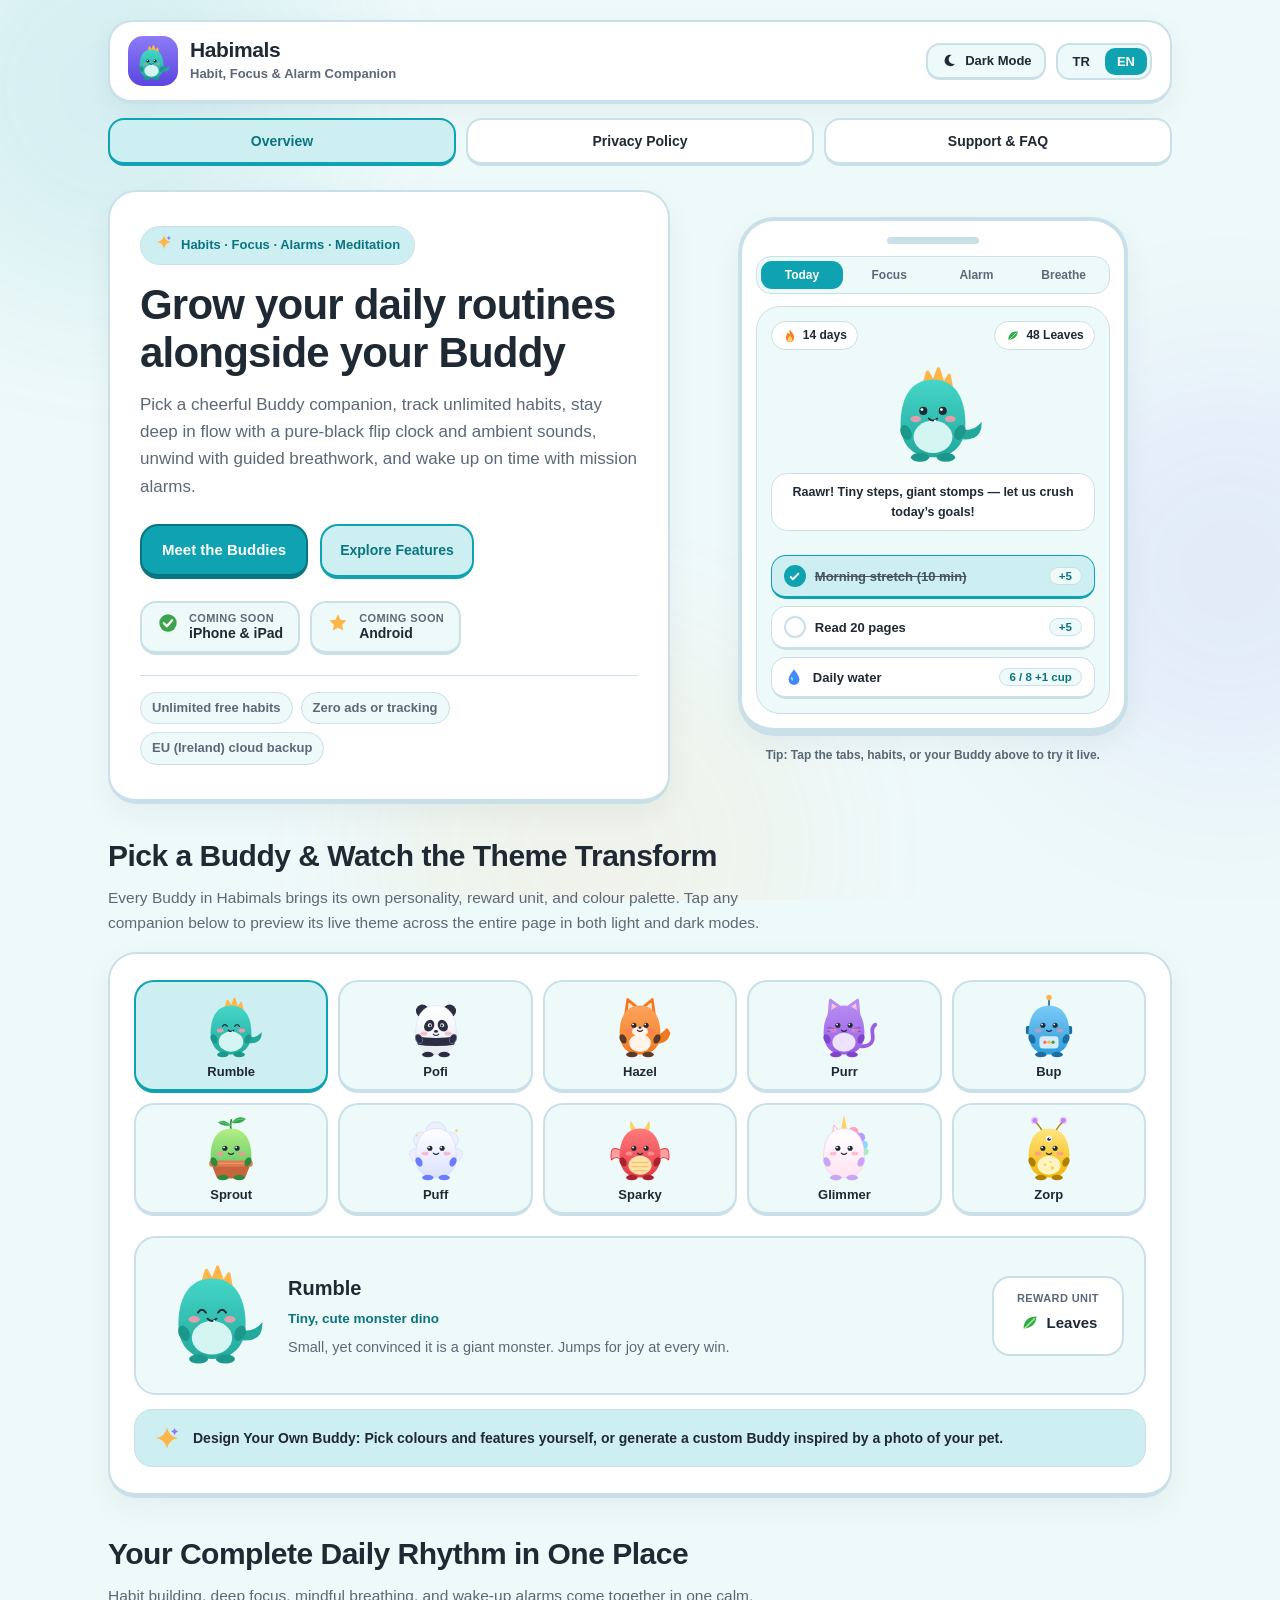
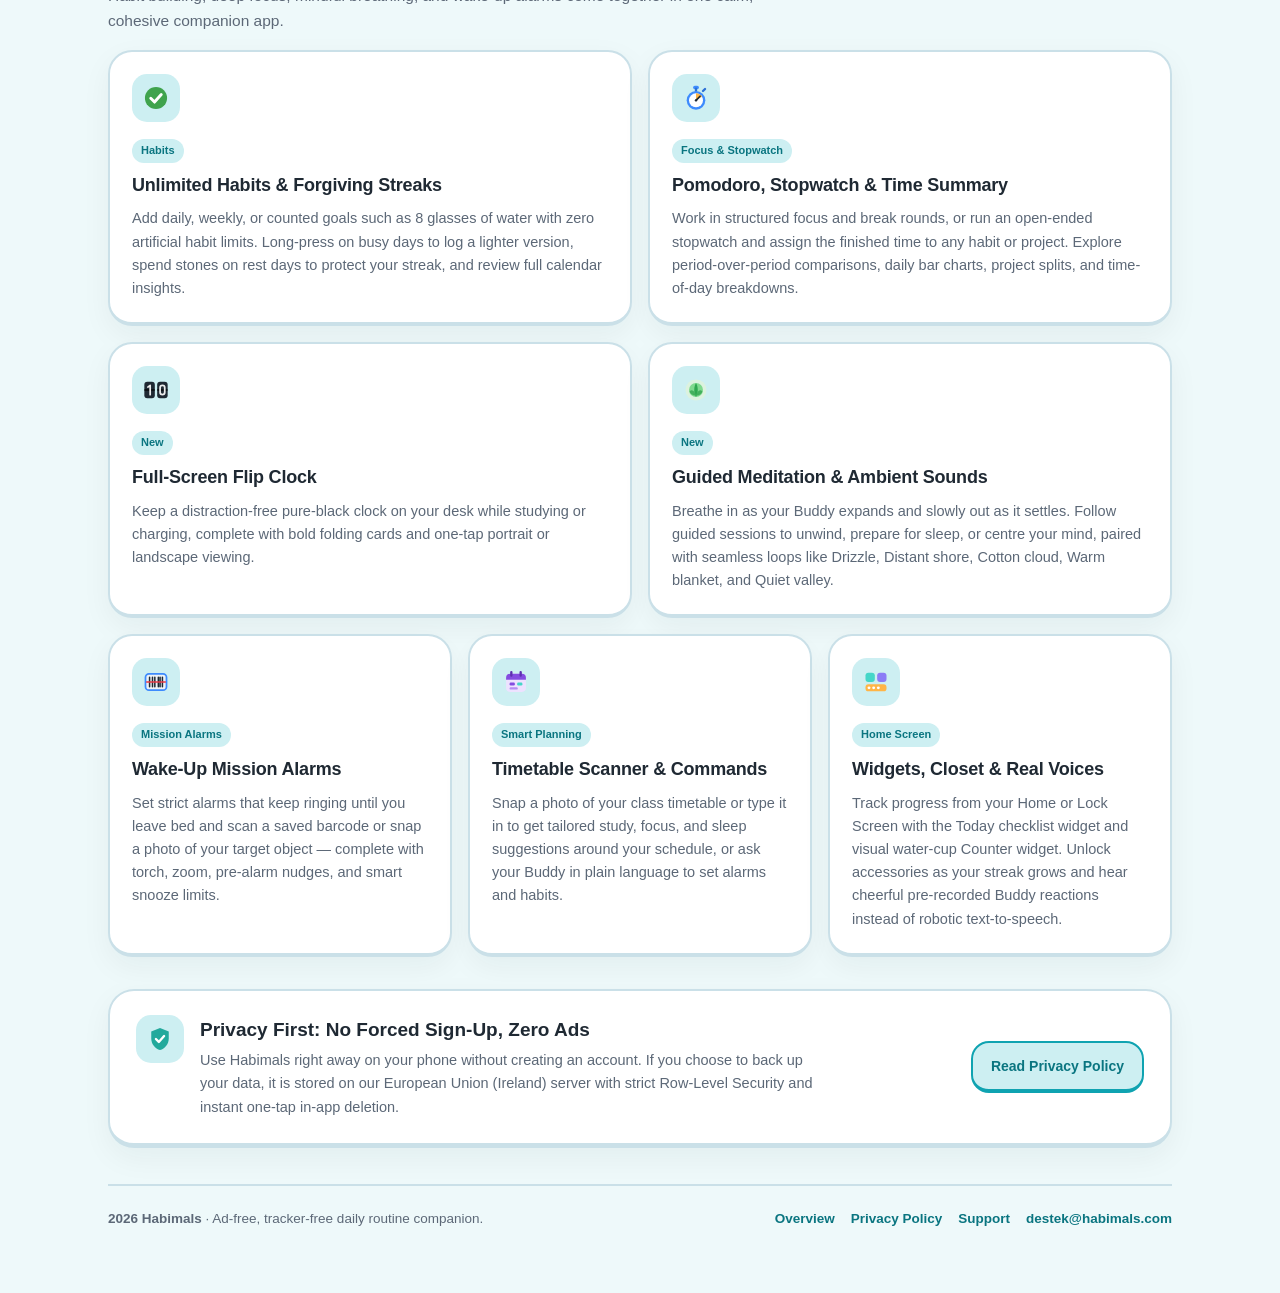
==== index.html @ 404ed42f "Habimals sitesi: tanıtım, gizlilik politikası ve destek sayfaları (TR/EN) Co-Authored-By: Claude Opu" ====
<!DOCTYPE html>
<html lang="tr">
<head>
  <meta charset="UTF-8" />
  <meta http-equiv="Content-Security-Policy" content="default-src 'self'; script-src 'self'; style-src 'self' 'unsafe-inline'; img-src 'self' data:; object-src 'none'; base-uri 'self'; form-action 'none'" />
  <meta name="referrer" content="strict-origin-when-cross-origin" />
  <meta name="viewport" content="width=device-width, initial-scale=1.0" />
  <meta name="color-scheme" content="light dark" />
  <title>Buddy'li Alışkanlık, Odak ve Alarm Uygulaması</title>
  <meta name="description" content="Buddy'li alışkanlık takibi, odak sayacı, kronometre, kartlı saat, meditasyon, görevli alarm ve ders programı." />
  <link rel="icon" type="image/svg+xml" href="favicon.svg" />
  <link rel="stylesheet" href="styles.css" />
</head>
<body
  data-page="index"
  data-title-tr="{app} — Alışkanlık, Odak, Meditasyon ve Alarm Arkadaşın"
  data-title-en="{app} — Habit, Focus, Meditation &amp; Alarm Companion"
  data-desc-tr="{app}: Buddy'li sınırsız alışkanlık takibi, odak sayacı, kronometre, kartlı saat, rehberli meditasyon, ortam sesleri ve görevli alarm."
  data-desc-en="{app}: Unlimited habit tracking with your Buddy, focus timer, stopwatch, flip clock, guided meditation, ambient sounds, and mission alarms."
>
  <div class="wrap">
    <header id="site-header" class="site-header"></header>
    <nav id="site-nav" class="site-nav"></nav>

    <section class="hero-grid">
      <div class="hero-card">
        <div data-lang="tr">
          <span class="eyebrow-pill">
            <span data-icon="sparkle" data-size="18"></span>
            <span>Alışkanlık &middot; Odak &middot; Alarm &middot; Meditasyon</span>
          </span>
          <h1>Günlük rutinlerini Buddy'nle birlikte büyüt</h1>
          <p class="hero-lead">
            Sana eşlik eden sevimli bir Buddy seç, sınırsız alışkanlık ekle, kartlı saat ve ortam sesleriyle odaklan,
            nefes egzersizleriyle dinlen ve sabahları görevli alarmlarla zamanında uyan.
          </p>
          <div class="cta-row">
            <a class="btn-3d" href="#buddies">Buddy'leri Keşfet</a>
            <a class="btn-3d-secondary" href="#features">Tüm Özellikler</a>
          </div>
          <div class="store-badges">
            <div class="store-pill">
              <span data-icon="check" data-size="22"></span>
              <div class="store-pill-label">
                <span class="store-pill-small">Yakında</span>
                <span class="store-pill-big">iPhone ve iPad</span>
              </div>
            </div>
            <div class="store-pill">
              <span data-icon="star" data-size="22"></span>
              <div class="store-pill-label">
                <span class="store-pill-small">Yakında</span>
                <span class="store-pill-big">Android</span>
              </div>
            </div>
          </div>
          <div class="trust-row">
            <span class="trust-chip">Sınırsız ücretsiz alışkanlık</span>
            <span class="trust-chip">Reklam ve izleme yok</span>
            <span class="trust-chip">AB (İrlanda) bulut yedeği</span>
          </div>
        </div>

        <div data-lang="en">
          <span class="eyebrow-pill">
            <span data-icon="sparkle" data-size="18"></span>
            <span>Habits &middot; Focus &middot; Alarms &middot; Meditation</span>
          </span>
          <h1>Grow your daily routines alongside your Buddy</h1>
          <p class="hero-lead">
            Pick a cheerful Buddy companion, track unlimited habits, stay deep in flow with a pure-black flip clock and ambient sounds,
            unwind with guided breathwork, and wake up on time with mission alarms.
          </p>
          <div class="cta-row">
            <a class="btn-3d" href="#buddies">Meet the Buddies</a>
            <a class="btn-3d-secondary" href="#features">Explore Features</a>
          </div>
          <div class="store-badges">
            <div class="store-pill">
              <span data-icon="check" data-size="22"></span>
              <div class="store-pill-label">
                <span class="store-pill-small">Coming soon</span>
                <span class="store-pill-big">iPhone &amp; iPad</span>
              </div>
            </div>
            <div class="store-pill">
              <span data-icon="star" data-size="22"></span>
              <div class="store-pill-label">
                <span class="store-pill-small">Coming soon</span>
                <span class="store-pill-big">Android</span>
              </div>
            </div>
          </div>
          <div class="trust-row">
            <span class="trust-chip">Unlimited free habits</span>
            <span class="trust-chip">Zero ads or tracking</span>
            <span class="trust-chip">EU (Ireland) cloud backup</span>
          </div>
        </div>
      </div>

      <div id="phone-mockup" class="mockup-stage"></div>
    </section>

    <section id="buddies" class="section-block">
      <div class="section-head" data-lang="tr">
        <h2>Buddy'ni Seç, Sitenin Teması Değişsin</h2>
        <p>
          <span data-app></span> içindeki her Buddy'nin kendine özgü bir kişiliği, ödül birimi ve renk paleti vardır.
          Aşağıdaki karakterlerden birine dokunarak hem açık hem koyu moddaki temasını hemen deneyebilirsin.
        </p>
      </div>
      <div class="section-head" data-lang="en">
        <h2>Pick a Buddy &amp; Watch the Theme Transform</h2>
        <p>
          Every Buddy in <span data-app></span> brings its own personality, reward unit, and colour palette.
          Tap any companion below to preview its live theme across the entire page in both light and dark modes.
        </p>
      </div>

      <div id="buddy-showcase" class="buddy-showcase-card"></div>
    </section>

    <section id="features" class="section-block">
      <div class="section-head" data-lang="tr">
        <h2>Tek Uygulamada Eksiksiz Günlük Düzen</h2>
        <p>
          Alışkanlık takibi, odaklanma, nefes molası ve sabah alarmı birbirinden kopuk uygulamalar yerine tek bir sade deneyimde buluşur.
        </p>
      </div>
      <div class="section-head" data-lang="en">
        <h2>Your Complete Daily Rhythm in One Place</h2>
        <p>
          Habit building, deep focus, mindful breathing, and wake-up alarms come together in one calm, cohesive companion app.
        </p>
      </div>

      <div class="bento-grid" data-lang="tr">
        <article class="feature-card">
          <div class="feature-icon-box" data-icon="check" data-size="28"></div>
          <span class="feature-tag">Alışkanlıklar</span>
          <h3>Sınırsız Alışkanlık ve Esnek Seri</h3>
          <p>
            Günlük, haftalık veya "günde 8 bardak su" gibi sayılı hedefleri hiçbir sayı sınırı olmadan ekle.
            Yoğun günlerde alışkanlığa uzun basıp kısa versiyonunu tamamla, taşlarınla serini koruyan izin günü kullan ve takvimden geçmişini izle.
          </p>
        </article>

        <article class="feature-card">
          <div class="feature-icon-box" data-icon="timer" data-size="28"></div>
          <span class="feature-tag">Odak ve Kronometre</span>
          <h3>Pomodoro, Kronometre ve Zaman Özeti</h3>
          <p>
            Çalışma ve mola turlarıyla odaklan ya da kronometreyi başlatıp bitirdiğinde süreyi doğrudan bir projeye veya alışkanlığa kaydet.
            Günlük sütun grafikler, önceki dönem karşılaştırması ve saatlik dağılımla zamanını nereye ayırdığını net gör.
          </p>
        </article>

        <article class="feature-card">
          <div class="feature-icon-box" data-icon="flipclock" data-size="28"></div>
          <span class="feature-tag">Yeni</span>
          <h3>Büyük Kartlı Saat (Flip Clock)</h3>
          <p>
            Telefonun masada veya şarjdayken dikkat dağıtmayan tam siyah ekranda dev katlanan rakamlarla kalan ya da geçen süreyi takip et.
            Tek dokunuşla yatay veya dikey görünüme geçer.
          </p>
        </article>

        <article class="feature-card">
          <div class="feature-icon-box" data-icon="meditation" data-size="28"></div>
          <span class="feature-tag">Yeni</span>
          <h3>Rehberli Meditasyon ve Ortam Sesleri</h3>
          <p>
            Buddy büyürken nefes al, küçülürken yavaşça ver. Sakinleşme, uykuya hazırlık ve odak öncesi rehberli seansları dinle;
            Çiseleme, Uzak sahil, Pamuk bulut, Sıcak battaniye ve Sakin vadi sesleriyle dış gürültüyü geride bırak.
          </p>
        </article>

        <article class="feature-card span-4">
          <div class="feature-icon-box" data-icon="barcode" data-size="28"></div>
          <span class="feature-tag">Görevli Alarm</span>
          <h3>Kesin Uyandıran Alarm</h3>
          <p>
            Yataktan kalkıp kaydettiğin barkodu okutmadan ya da hedef nesnenin fotoğrafını çekmeden susmayan alarmlar kur.
            Karanlık odalar için fener, küçük barkodlar için yakınlaştırma ve nazik ön uyarı desteği içerir.
          </p>
        </article>

        <article class="feature-card span-4">
          <div class="feature-icon-box" data-icon="schedule" data-size="28"></div>
          <span class="feature-tag">Akıllı Planlama</span>
          <h3>Ders Programı ve Komutlar</h3>
          <p>
            Ders programının fotoğrafını çek ya da metin olarak gir; boş saatlerine uygun çalışma ve uyku önerileri hazırlansın.
            Buddy ile sohbet ederek doğal cümlelerle hızlıca alarm veya alışkanlık ekle.
          </p>
        </article>

        <article class="feature-card span-4">
          <div class="feature-icon-box" data-icon="widget" data-size="28"></div>
          <span class="feature-tag">Ana Ekran</span>
          <h3>Canlı Widget'lar ve Özgün Ses</h3>
          <p>
            "Bugün" noktalı ilerleme widget'ı ve bardakları dolan "Sayaç" widget'ı ile hedeflerini uygulamayı açmadan gör.
            Robotik telefon okuma sesi yerine her Buddy'nin neşeli kayıtlı tepkilerini dinle ve seri uzadıkça dolaptan yeni aksesuarlar aç.
          </p>
        </article>
      </div>

      <div class="bento-grid" data-lang="en">
        <article class="feature-card">
          <div class="feature-icon-box" data-icon="check" data-size="28"></div>
          <span class="feature-tag">Habits</span>
          <h3>Unlimited Habits &amp; Forgiving Streaks</h3>
          <p>
            Add daily, weekly, or counted goals such as 8 glasses of water with zero artificial habit limits.
            Long-press on busy days to log a lighter version, spend stones on rest days to protect your streak, and review full calendar insights.
          </p>
        </article>

        <article class="feature-card">
          <div class="feature-icon-box" data-icon="timer" data-size="28"></div>
          <span class="feature-tag">Focus &amp; Stopwatch</span>
          <h3>Pomodoro, Stopwatch &amp; Time Summary</h3>
          <p>
            Work in structured focus and break rounds, or run an open-ended stopwatch and assign the finished time to any habit or project.
            Explore period-over-period comparisons, daily bar charts, project splits, and time-of-day breakdowns.
          </p>
        </article>

        <article class="feature-card">
          <div class="feature-icon-box" data-icon="flipclock" data-size="28"></div>
          <span class="feature-tag">New</span>
          <h3>Full-Screen Flip Clock</h3>
          <p>
            Keep a distraction-free pure-black clock on your desk while studying or charging, complete with bold folding cards
            and one-tap portrait or landscape viewing.
          </p>
        </article>

        <article class="feature-card">
          <div class="feature-icon-box" data-icon="meditation" data-size="28"></div>
          <span class="feature-tag">New</span>
          <h3>Guided Meditation &amp; Ambient Sounds</h3>
          <p>
            Breathe in as your Buddy expands and slowly out as it settles. Follow guided sessions to unwind, prepare for sleep, or centre your mind,
            paired with seamless loops like Drizzle, Distant shore, Cotton cloud, Warm blanket, and Quiet valley.
          </p>
        </article>

        <article class="feature-card span-4">
          <div class="feature-icon-box" data-icon="barcode" data-size="28"></div>
          <span class="feature-tag">Mission Alarms</span>
          <h3>Wake-Up Mission Alarms</h3>
          <p>
            Set strict alarms that keep ringing until you leave bed and scan a saved barcode or snap a photo of your target object —
            complete with torch, zoom, pre-alarm nudges, and smart snooze limits.
          </p>
        </article>

        <article class="feature-card span-4">
          <div class="feature-icon-box" data-icon="schedule" data-size="28"></div>
          <span class="feature-tag">Smart Planning</span>
          <h3>Timetable Scanner &amp; Commands</h3>
          <p>
            Snap a photo of your class timetable or type it in to get tailored study, focus, and sleep suggestions around your schedule,
            or ask your Buddy in plain language to set alarms and habits.
          </p>
        </article>

        <article class="feature-card span-4">
          <div class="feature-icon-box" data-icon="widget" data-size="28"></div>
          <span class="feature-tag">Home Screen</span>
          <h3>Widgets, Closet &amp; Real Voices</h3>
          <p>
            Track progress from your Home or Lock Screen with the Today checklist widget and visual water-cup Counter widget.
            Unlock accessories as your streak grows and hear cheerful pre-recorded Buddy reactions instead of robotic text-to-speech.
          </p>
        </article>
      </div>
    </section>

    <section class="privacy-strip">
      <div class="privacy-strip-left">
        <div class="feature-icon-box" data-icon="shield" data-size="28" style="margin-bottom:0;flex-shrink:0;"></div>
        <div data-lang="tr">
          <h3>Önce Gizlilik: Hesap Zorunluluğu ve Reklam Yok</h3>
          <p>
            <span data-app></span> uygulamasını kayıt olmadan doğrudan telefonunda kullanabilirsin. İsteğe bağlı hesap açtığında verilerin
            Avrupa Birliği (İrlanda) sunucusunda yalnızca senin erişebileceğin şekilde şifreli saklanır ve dilediğin an uygulama içinden tek dokunuşla silinebilir.
          </p>
        </div>
        <div data-lang="en">
          <h3>Privacy First: No Forced Sign-Up, Zero Ads</h3>
          <p>
            Use <span data-app></span> right away on your phone without creating an account. If you choose to back up your data,
            it is stored on our European Union (Ireland) server with strict Row-Level Security and instant one-tap in-app deletion.
          </p>
        </div>
      </div>
      <div>
        <a class="btn-3d-secondary" href="privacy.html">
          <span data-lang="tr">Gizlilik Politikasını Oku</span>
          <span data-lang="en">Read Privacy Policy</span>
        </a>
      </div>
    </section>

    <footer id="site-footer" class="site-footer"></footer>
  </div>

  <script src="config.js"></script>
  <script src="art.js"></script>
  <script src="site.js"></script>
</body>
</html>
---- styles.css ----
/*
 * Ortak Stil Dosyası (styles.css)
 *
 * Renkler CSS değişkenleriyle yönetilir; seçilen Buddy'ye ve Açık/Koyu moda göre
 * site.js tarafından anında güncellenir. Dış font ya da hazır kütüphane kullanılmaz.
 */

:root {
  --primary: #0FA3B1;
  --primary-dark: #0A7580;
  --primary-shadow: #0A7580;
  --bg: #EEF9FA;
  --surface: #FFFFFF;
  --surface-elevated: #FFFFFF;
  --soft: #CDEFF2;
  --border: #DCE6EE;
  --muted-bg: #EEF1F5;
  --text: #1F2933;
  --muted: #5C6877;
  --danger-bg: #FFF1F0;
  --danger-border: #F8C9C6;
  --danger-text: #B3261E;
  --card-shadow: 0 10px 30px rgba(20, 32, 48, 0.05);
}

html[data-theme="dark"] {
  --primary: #0FA3B1;
  --primary-dark: #8BE0E8;
  --primary-shadow: #095C64;
  --bg: #0E1519;
  --surface: #172027;
  --surface-elevated: #1E2831;
  --soft: #17383E;
  --border: #2B3945;
  --muted-bg: #222C36;
  --text: #E9EDF1;
  --muted: #9AA5B1;
  --danger-bg: #2C1A1D;
  --danger-border: #5C2B30;
  --danger-text: #FFB4AB;
  --card-shadow: 0 14px 36px rgba(0, 0, 0, 0.32);
}

* {
  box-sizing: border-box;
}

html {
  scroll-behavior: smooth;
}

html:not(.theme-ready) *,
html:not(.theme-ready) body {
  transition: none !important;
}

body {
  margin: 0;
  font-family: -apple-system, BlinkMacSystemFont, "Segoe UI", Roboto, Helvetica, Arial, sans-serif;
  background: var(--bg);
  color: var(--text);
  line-height: 1.6;
  -webkit-font-smoothing: antialiased;
  transition: background-color 0.25s ease, color 0.2s ease;
}

a {
  color: var(--primary-dark);
}

button {
  font-family: inherit;
}

.wrap {
  max-width: 1100px;
  margin: 0 auto;
  padding: 20px 18px 64px;
}

.wrap-narrow {
  max-width: 840px;
}

/* Dil görünürlüğü */
[data-lang] {
  display: none !important;
}
html[lang="tr"] [data-lang="tr"] {
  display: block !important;
}
html[lang="en"] [data-lang="en"] {
  display: block !important;
}
html[lang="tr"] .bento-grid[data-lang="tr"],
html[lang="en"] .bento-grid[data-lang="en"] {
  display: grid !important;
}
html[lang="tr"] span[data-lang="tr"],
html[lang="en"] span[data-lang="en"] {
  display: inline !important;
}

/* Üst Çubuk ve Gezinme */
.site-header {
  display: flex;
  flex-wrap: wrap;
  align-items: center;
  justify-content: space-between;
  gap: 14px;
  background: var(--surface);
  border: 2px solid var(--border);
  border-bottom-width: 4px;
  border-radius: 24px;
  padding: 14px 18px;
  margin-bottom: 14px;
  box-shadow: var(--card-shadow);
  transition: background-color 0.25s ease, border-color 0.25s ease;
}

.brand {
  display: flex;
  align-items: center;
  gap: 12px;
  text-decoration: none;
  color: inherit;
}

.brand-logo-wrap svg {
  width: 50px;
  height: 50px;
  border-radius: 15px;
  display: block;
  flex-shrink: 0;
}

.brand-title {
  font-size: 21px;
  font-weight: 900;
  letter-spacing: -0.4px;
  margin: 0;
  line-height: 1.15;
}

.brand-sub {
  font-size: 13px;
  color: var(--muted);
  margin: 2px 0 0;
  font-weight: 600;
}

.header-controls {
  display: flex;
  align-items: center;
  gap: 10px;
  flex-wrap: wrap;
}

.icon-toggle {
  display: inline-flex;
  align-items: center;
  justify-content: center;
  gap: 7px;
  background: var(--bg);
  color: var(--text);
  border: 2px solid var(--border);
  border-bottom-width: 3px;
  border-radius: 14px;
  padding: 7px 12px;
  font-size: 13px;
  font-weight: 800;
  cursor: pointer;
  transition: transform 0.1s ease, border-color 0.2s ease, background-color 0.2s ease;
}

.icon-toggle:hover {
  border-color: var(--primary);
}

.icon-toggle:active {
  transform: translateY(1px);
}

.lang-switch {
  display: inline-flex;
  background: var(--bg);
  border: 2px solid var(--border);
  border-radius: 14px;
  padding: 3px;
  gap: 3px;
}

.lang-btn {
  border: none;
  background: transparent;
  color: var(--text);
  font-weight: 800;
  font-size: 13px;
  padding: 6px 12px;
  border-radius: 10px;
  cursor: pointer;
  transition: background-color 0.2s ease, color 0.2s ease;
}

.lang-btn.active {
  background: var(--primary);
  color: #FFFFFF;
}

.site-nav {
  display: flex;
  gap: 10px;
  margin-bottom: 24px;
  flex-wrap: wrap;
}

.nav-link {
  flex: 1;
  min-width: 130px;
  text-align: center;
  text-decoration: none;
  background: var(--surface);
  color: var(--text);
  border: 2px solid var(--border);
  border-bottom-width: 4px;
  border-radius: 16px;
  padding: 10px 14px;
  font-weight: 800;
  font-size: 14px;
  transition: border-color 0.2s ease, color 0.2s ease, transform 0.1s ease, background-color 0.2s ease;
}

.nav-link:hover {
  border-color: var(--primary);
  color: var(--primary-dark);
}

.nav-link.active {
  background: var(--soft);
  border-color: var(--primary);
  color: var(--primary-dark);
}

/* Karşılama (Hero) Alanı */
.hero-grid {
  display: grid;
  grid-template-columns: 1.08fr 0.92fr;
  gap: 24px;
  align-items: center;
  margin-bottom: 28px;
}

.hero-card {
  background: var(--surface);
  border: 2px solid var(--border);
  border-bottom-width: 5px;
  border-radius: 28px;
  padding: 34px 30px;
  box-shadow: var(--card-shadow);
  transition: background-color 0.25s ease, border-color 0.25s ease;
}

.eyebrow-pill {
  display: inline-flex;
  align-items: center;
  gap: 8px;
  background: var(--soft);
  color: var(--primary-dark);
  border: 1.5px solid var(--border);
  padding: 6px 14px;
  border-radius: 999px;
  font-size: 13px;
  font-weight: 800;
  margin-bottom: 16px;
}

.hero-card h1 {
  font-size: clamp(28px, 4vw, 42px);
  font-weight: 900;
  line-height: 1.14;
  letter-spacing: -0.8px;
  margin: 0 0 14px;
}

.hero-lead {
  font-size: 17px;
  color: var(--muted);
  margin: 0 0 24px;
  max-width: 540px;
}

.cta-row {
  display: flex;
  flex-wrap: wrap;
  gap: 12px;
  margin-bottom: 22px;
}

.btn-3d {
  display: inline-flex;
  align-items: center;
  justify-content: center;
  gap: 9px;
  background: var(--primary);
  color: #FFFFFF;
  border: 2px solid var(--primary-shadow);
  border-bottom-width: 5px;
  border-radius: 18px;
  padding: 12px 20px;
  font-size: 15px;
  font-weight: 800;
  text-decoration: none;
  cursor: pointer;
  transition: transform 0.1s ease, filter 0.15s ease;
}

.btn-3d:hover {
  filter: brightness(1.05);
}

.btn-3d:active {
  transform: translateY(2px);
  border-bottom-width: 3px;
}

.btn-3d-secondary {
  display: inline-flex;
  align-items: center;
  justify-content: center;
  gap: 8px;
  background: var(--soft);
  color: var(--primary-dark);
  border: 2px solid var(--primary);
  border-bottom-width: 4px;
  border-radius: 18px;
  padding: 12px 18px;
  font-size: 14px;
  font-weight: 800;
  text-decoration: none;
  cursor: pointer;
}

.store-badges {
  display: flex;
  flex-wrap: wrap;
  gap: 10px;
  margin-bottom: 20px;
}

.store-pill {
  display: inline-flex;
  align-items: center;
  gap: 10px;
  background: var(--bg);
  border: 2px solid var(--border);
  border-bottom-width: 4px;
  border-radius: 16px;
  padding: 9px 15px;
}

.store-pill-label {
  display: flex;
  flex-direction: column;
  line-height: 1.2;
}

.store-pill-small {
  font-size: 11px;
  font-weight: 700;
  color: var(--muted);
  text-transform: uppercase;
  letter-spacing: 0.4px;
}

.store-pill-big {
  font-size: 14px;
  font-weight: 800;
  color: var(--text);
}

.trust-row {
  display: flex;
  flex-wrap: wrap;
  gap: 8px;
  padding-top: 16px;
  border-top: 1.5px solid var(--border);
}

.trust-chip {
  display: inline-flex;
  align-items: center;
  gap: 6px;
  font-size: 13px;
  font-weight: 700;
  color: var(--muted);
  background: var(--bg);
  padding: 5px 11px;
  border-radius: 999px;
  border: 1px solid var(--border);
}

/* Canlı Telefon Önizlemesi */
.mockup-stage {
  display: flex;
  flex-direction: column;
  align-items: center;
}

.phone-frame {
  width: 100%;
  max-width: 390px;
  background: var(--surface);
  border: 4px solid var(--border);
  border-bottom-width: 8px;
  border-radius: 36px;
  padding: 14px;
  box-shadow: var(--card-shadow);
  position: relative;
  transition: background-color 0.25s ease, border-color 0.25s ease;
}

.phone-notch {
  width: 92px;
  height: 7px;
  background: var(--border);
  border-radius: 999px;
  margin: 2px auto 12px;
}

.screen-tabs {
  display: grid;
  grid-template-columns: repeat(4, 1fr);
  gap: 5px;
  background: var(--bg);
  padding: 4px;
  border-radius: 15px;
  border: 1.5px solid var(--border);
  margin-bottom: 12px;
}

.screen-tab {
  border: none;
  background: transparent;
  color: var(--muted);
  font-size: 12px;
  font-weight: 800;
  padding: 7px 4px;
  border-radius: 11px;
  cursor: pointer;
  transition: background-color 0.18s ease, color 0.18s ease;
  white-space: nowrap;
  overflow: hidden;
  text-overflow: ellipsis;
}

.screen-tab.active {
  background: var(--primary);
  color: #FFFFFF;
}

.phone-screen-body {
  background: var(--bg);
  border: 1.5px solid var(--border);
  border-radius: 24px;
  padding: 14px;
  min-height: 408px;
  display: flex;
  flex-direction: column;
  justify-content: space-between;
  transition: background-color 0.25s ease, border-color 0.25s ease;
}

.phone-screen-body.flip-dark {
  background: #000000;
  border-color: #24272E;
  color: #ECECEC;
}

.mock-top-pills {
  display: flex;
  align-items: center;
  justify-content: space-between;
  gap: 6px;
  margin-bottom: 8px;
}

.mock-pill {
  display: inline-flex;
  align-items: center;
  gap: 5px;
  background: var(--surface);
  border: 1.5px solid var(--border);
  border-radius: 999px;
  padding: 4px 10px;
  font-size: 12px;
  font-weight: 800;
}

.mock-buddy-area {
  display: flex;
  flex-direction: column;
  align-items: center;
  text-align: center;
  margin: 4px 0 10px;
  position: relative;
}

.mock-pet-btn {
  border: none;
  background: transparent;
  padding: 0;
  cursor: pointer;
  position: relative;
  transition: transform 0.18s cubic-bezier(0.34, 1.56, 0.64, 1);
}

.mock-pet-btn:hover {
  transform: scale(1.05);
}

.mock-pet-btn:active {
  transform: scale(0.95);
}

.heart-burst {
  position: absolute;
  top: 2px;
  right: -6px;
  pointer-events: none;
  animation: floatHeart 0.85s ease-out forwards;
}

@keyframes floatHeart {
  0% { opacity: 0; transform: translateY(8px) scale(0.6); }
  30% { opacity: 1; transform: translateY(-4px) scale(1.1); }
  100% { opacity: 0; transform: translateY(-24px) scale(0.9); }
}

.speech-bubble {
  background: var(--surface);
  border: 1.5px solid var(--border);
  border-radius: 16px;
  padding: 8px 12px;
  font-size: 12.5px;
  font-weight: 700;
  color: var(--text);
  margin-top: 4px;
  max-width: 100%;
}

.mock-habit-list {
  display: flex;
  flex-direction: column;
  gap: 7px;
}

.mock-habit-row {
  display: flex;
  align-items: center;
  justify-content: space-between;
  gap: 10px;
  background: var(--surface);
  border: 1.5px solid var(--border);
  border-bottom-width: 3px;
  border-radius: 15px;
  padding: 9px 12px;
  cursor: pointer;
  text-align: left;
  width: 100%;
  color: var(--text);
  transition: border-color 0.15s ease, transform 0.1s ease;
}

.mock-habit-row:hover {
  border-color: var(--primary);
}

.mock-habit-row.done {
  background: var(--soft);
  border-color: var(--primary);
}

.mock-habit-left {
  display: flex;
  align-items: center;
  gap: 9px;
  font-size: 13px;
  font-weight: 800;
}

.mock-habit-row.done .mock-habit-title {
  text-decoration: line-through;
  opacity: 0.78;
}

.mock-check-circle {
  width: 22px;
  height: 22px;
  border-radius: 999px;
  border: 2.5px solid var(--border);
  display: inline-flex;
  align-items: center;
  justify-content: center;
  flex-shrink: 0;
}

.mock-habit-row.done .mock-check-circle {
  background: var(--primary);
  border-color: var(--primary);
}

.mock-water-pill {
  font-size: 11.5px;
  font-weight: 800;
  background: var(--bg);
  color: var(--primary-dark);
  border: 1.5px solid var(--border);
  border-radius: 999px;
  padding: 2px 9px;
}

.mock-hint-caption {
  font-size: 12px;
  color: var(--muted);
  font-weight: 600;
  text-align: center;
  margin-top: 10px;
}

/* Odak ve FlipClock Ekranı */
.flip-toggle-bar {
  display: flex;
  justify-content: space-between;
  align-items: center;
  gap: 8px;
  margin-bottom: 10px;
}

.mini-seg {
  display: inline-flex;
  background: var(--surface);
  border: 1.5px solid var(--border);
  border-radius: 11px;
  padding: 2px;
  gap: 2px;
}

.phone-screen-body.flip-dark .mini-seg {
  background: #16181D;
  border-color: #2B2E36;
}

.mini-seg-btn {
  border: none;
  background: transparent;
  color: var(--muted);
  font-size: 11.5px;
  font-weight: 800;
  padding: 5px 9px;
  border-radius: 8px;
  cursor: pointer;
}

.mini-seg-btn.active {
  background: var(--primary);
  color: #FFFFFF;
}

.flip-clock-stage {
  display: flex;
  flex-direction: column;
  align-items: center;
  justify-content: center;
  gap: 14px;
  padding: 16px 6px;
  flex: 1;
}

.flip-tag-label {
  font-size: 11px;
  font-weight: 800;
  letter-spacing: 2.2px;
  text-transform: uppercase;
  color: #8A8F98;
}

.flip-cards-pair {
  display: flex;
  gap: 12px;
  align-items: center;
}

.flip-card-box {
  width: 112px;
  height: 98px;
  background: #1C1D21;
  border-radius: 14px;
  position: relative;
  display: flex;
  align-items: center;
  justify-content: center;
  font-size: 56px;
  font-weight: 900;
  color: #ECECEC;
  font-variant-numeric: tabular-nums;
  box-shadow: 0 8px 20px rgba(0, 0, 0, 0.45);
}

.flip-card-box::after {
  content: "";
  position: absolute;
  left: 0;
  right: 0;
  top: 50%;
  height: 2px;
  background: #000000;
}

.focus-summary-card {
  background: var(--surface);
  border: 1.5px solid var(--border);
  border-radius: 16px;
  padding: 12px;
}

.bar-chart {
  display: grid;
  grid-template-columns: repeat(7, 1fr);
  gap: 6px;
  align-items: end;
  height: 68px;
  margin: 10px 0 6px;
}

.bar-col {
  display: flex;
  flex-direction: column;
  align-items: center;
  gap: 4px;
  height: 100%;
  justify-content: flex-end;
}

.bar-fill {
  width: 100%;
  border-radius: 6px;
  background: var(--primary);
  min-height: 6px;
}

.bar-day {
  font-size: 10px;
  font-weight: 700;
  color: var(--muted);
}

.ambient-chips {
  display: flex;
  flex-wrap: wrap;
  gap: 5px;
  margin-top: 8px;
}

.ambient-chip {
  border: 1.5px solid var(--border);
  background: var(--surface);
  color: var(--text);
  border-radius: 999px;
  padding: 4px 10px;
  font-size: 11px;
  font-weight: 800;
  cursor: pointer;
}

.ambient-chip.active {
  background: var(--soft);
  border-color: var(--primary);
  color: var(--primary-dark);
}

/* Görevli Alarm Ekranı */
.alarm-ring-box {
  background: var(--surface);
  border: 2px solid var(--border);
  border-radius: 20px;
  padding: 16px;
  text-align: center;
}

.alarm-time-big {
  font-size: 40px;
  font-weight: 900;
  letter-spacing: -1px;
  line-height: 1.05;
  margin: 4px 0;
  font-variant-numeric: tabular-nums;
}

.scanner-viewport {
  background: #141820;
  border-radius: 16px;
  padding: 14px;
  margin: 12px 0;
  color: #E9EDF1;
  position: relative;
  overflow: hidden;
}

.barcode-bars {
  display: flex;
  justify-content: center;
  gap: 4px;
  height: 44px;
  align-items: stretch;
  margin-bottom: 6px;
}

.barcode-bars span {
  background: #FFFFFF;
  border-radius: 1px;
}

.scan-laser {
  height: 2.5px;
  background: #FF4D4D;
  box-shadow: 0 0 8px #FF4D4D;
  width: 82%;
  margin: -24px auto 22px;
  animation: scanMove 1.8s ease-in-out infinite alternate;
}

@keyframes scanMove {
  0% { transform: translateY(-12px); }
  100% { transform: translateY(12px); }
}

/* Meditasyon ve Widget Ekranı */
.breathe-orb {
  width: 118px;
  height: 118px;
  border-radius: 999px;
  background: var(--soft);
  border: 2px solid var(--primary);
  display: flex;
  align-items: center;
  justify-content: center;
  margin: 6px auto 8px;
  animation: breatheOrb 6s ease-in-out infinite;
}

@keyframes breatheOrb {
  0%, 100% { transform: scale(0.9); }
  50% { transform: scale(1.08); }
}

.widget-preview-grid {
  display: grid;
  grid-template-columns: 1fr 1fr;
  gap: 8px;
  margin-top: 8px;
}

.mini-widget-card {
  background: var(--surface);
  border: 1.5px solid var(--border);
  border-radius: 18px;
  padding: 11px;
}

.widget-dots {
  display: flex;
  gap: 4px;
  margin: 6px 0;
}

.widget-dot {
  width: 8px;
  height: 8px;
  border-radius: 999px;
  background: var(--muted-bg);
}

.widget-dot.filled {
  background: var(--primary);
}

.water-cups {
  display: grid;
  grid-template-columns: repeat(4, 1fr);
  gap: 4px;
  margin-top: 6px;
}

.water-cup {
  height: 18px;
  border-radius: 4px 4px 6px 6px;
  border: 1.5px solid var(--border);
  background: var(--muted-bg);
  position: relative;
  overflow: hidden;
}

.water-cup.full {
  border-color: #2D9CDB;
  background: linear-gradient(to top, #3D8BFD 78%, transparent 78%);
}

/* Bölüm Başlıkları */
.section-block {
  margin-bottom: 32px;
}

.section-head {
  margin-bottom: 16px;
}

.section-head h2 {
  font-size: clamp(22px, 3vw, 30px);
  font-weight: 900;
  letter-spacing: -0.5px;
  margin: 0 0 6px;
}

.section-head p {
  font-size: 15.5px;
  color: var(--muted);
  margin: 0;
  max-width: 680px;
}

/* Etkileşimli Buddy Vitrini */
.buddy-showcase-card {
  background: var(--surface);
  border: 2px solid var(--border);
  border-bottom-width: 5px;
  border-radius: 28px;
  padding: 26px 24px;
  box-shadow: var(--card-shadow);
  transition: background-color 0.25s ease, border-color 0.25s ease;
}

.buddy-roster {
  display: grid;
  grid-template-columns: repeat(5, 1fr);
  gap: 10px;
  margin-bottom: 20px;
}

.buddy-tile {
  background: var(--bg);
  border: 2px solid var(--border);
  border-bottom-width: 4px;
  border-radius: 20px;
  padding: 10px 8px;
  display: flex;
  flex-direction: column;
  align-items: center;
  gap: 4px;
  cursor: pointer;
  color: var(--text);
  position: relative;
  transition: transform 0.12s ease, border-color 0.2s ease, background-color 0.2s ease;
}

.buddy-tile:hover {
  border-color: var(--primary);
  transform: translateY(-2px);
}

.buddy-tile.active {
  background: var(--soft);
  border-color: var(--primary);
}

.buddy-tile-name {
  font-size: 13px;
  font-weight: 800;
}

.buddy-lock-badge {
  position: absolute;
  top: 6px;
  right: 6px;
  display: inline-flex;
}

.buddy-spotlight {
  display: grid;
  grid-template-columns: auto 1fr auto;
  gap: 20px;
  align-items: center;
  background: var(--bg);
  border: 2px solid var(--border);
  border-radius: 22px;
  padding: 18px 20px;
}

.buddy-spotlight-info h3 {
  font-size: 20px;
  font-weight: 900;
  margin: 0 0 4px;
}

.buddy-spotlight-kind {
  font-size: 13.5px;
  font-weight: 700;
  color: var(--primary-dark);
  margin: 0 0 6px;
}

.buddy-spotlight-desc {
  font-size: 14.5px;
  color: var(--muted);
  margin: 0;
}

.buddy-currency-box {
  background: var(--surface);
  border: 2px solid var(--border);
  border-radius: 18px;
  padding: 12px 16px;
  text-align: center;
  min-width: 132px;
}

.buddy-currency-label {
  font-size: 11px;
  font-weight: 800;
  color: var(--muted);
  text-transform: uppercase;
  letter-spacing: 0.4px;
  display: block;
}

.buddy-currency-val {
  display: inline-flex;
  align-items: center;
  gap: 6px;
  font-size: 15px;
  font-weight: 900;
  margin-top: 4px;
}

.custom-buddy-banner {
  margin-top: 14px;
  display: flex;
  align-items: center;
  justify-content: space-between;
  flex-wrap: wrap;
  gap: 12px;
  background: var(--soft);
  border: 1.5px solid var(--border);
  border-radius: 18px;
  padding: 14px 18px;
}

.custom-buddy-banner-left {
  display: flex;
  align-items: center;
  gap: 12px;
}

.custom-buddy-banner p {
  margin: 0;
  font-size: 14px;
  font-weight: 700;
}

/* Özellik Kartları (Bento Grid) */
.bento-grid {
  display: grid;
  grid-template-columns: repeat(12, 1fr);
  gap: 16px;
}

.feature-card {
  grid-column: span 6;
  background: var(--surface);
  border: 2px solid var(--border);
  border-bottom-width: 4px;
  border-radius: 24px;
  padding: 22px;
  box-shadow: var(--card-shadow);
  transition: background-color 0.25s ease, border-color 0.25s ease, transform 0.15s ease;
}

.feature-card.span-4 {
  grid-column: span 4;
}

.feature-card:hover {
  border-color: var(--primary);
}

.feature-icon-box {
  width: 48px;
  height: 48px;
  border-radius: 15px;
  background: var(--soft);
  display: flex;
  align-items: center;
  justify-content: center;
  margin-bottom: 14px;
}

.feature-tag {
  display: inline-block;
  font-size: 11px;
  font-weight: 800;
  color: var(--primary-dark);
  background: var(--soft);
  padding: 3px 9px;
  border-radius: 999px;
  margin-bottom: 8px;
}

.feature-card h3 {
  font-size: 18px;
  font-weight: 800;
  margin: 0 0 8px;
  letter-spacing: -0.2px;
}

.feature-card p {
  font-size: 14.5px;
  color: var(--muted);
  margin: 0;
}

/* Gizlilik Güvencesi Şeridi */
.privacy-strip {
  background: var(--surface);
  border: 2px solid var(--border);
  border-bottom-width: 5px;
  border-radius: 26px;
  padding: 24px 26px;
  display: flex;
  align-items: center;
  justify-content: space-between;
  flex-wrap: wrap;
  gap: 18px;
  box-shadow: var(--card-shadow);
}

.privacy-strip-left {
  display: flex;
  align-items: flex-start;
  gap: 16px;
  max-width: 680px;
}

.privacy-strip h3 {
  font-size: 19px;
  font-weight: 900;
  margin: 0 0 4px;
}

.privacy-strip p {
  font-size: 14.5px;
  color: var(--muted);
  margin: 0;
}

/* Gizlilik ve Destek Sayfası Kartları */
.doc-card {
  background: var(--surface);
  border: 2px solid var(--border);
  border-bottom-width: 5px;
  border-radius: 26px;
  padding: 28px 26px;
  margin-bottom: 20px;
  box-shadow: var(--card-shadow);
}

.doc-pill {
  display: inline-block;
  background: var(--soft);
  color: var(--primary-dark);
  font-size: 12px;
  font-weight: 800;
  padding: 5px 12px;
  border-radius: 999px;
  margin-bottom: 12px;
}

.doc-card h1 {
  font-size: clamp(24px, 3.2vw, 30px);
  font-weight: 900;
  margin: 0 0 12px;
  letter-spacing: -0.4px;
}

.doc-card h2 {
  font-size: 17px;
  font-weight: 800;
  margin: 24px 0 8px;
  color: var(--primary-dark);
}

.doc-card p {
  margin: 0 0 12px;
}

.doc-card ul {
  margin: 0 0 14px;
  padding-left: 20px;
}

.doc-card li {
  margin-bottom: 9px;
}

.danger-box {
  background: var(--danger-bg);
  border: 1.5px solid var(--danger-border);
  color: var(--danger-text);
  border-radius: 18px;
  padding: 16px 18px;
  margin-top: 10px;
  font-size: 14.5px;
  font-weight: 600;
}

.contact-box {
  background: var(--soft);
  border: 1.5px solid var(--border);
  border-radius: 18px;
  padding: 16px 18px;
  margin: 14px 0 18px;
  font-size: 15px;
  display: flex;
  align-items: center;
  gap: 12px;
  flex-wrap: wrap;
}

.contact-box a {
  color: var(--primary-dark);
  font-weight: 800;
}

/* Destek SSS Akordeonları */
.faq-list {
  display: flex;
  flex-direction: column;
  gap: 10px;
  margin-top: 16px;
}

.faq-details {
  background: var(--bg);
  border: 2px solid var(--border);
  border-radius: 18px;
  padding: 14px 18px;
  transition: border-color 0.2s ease;
}

.faq-details[open] {
  border-color: var(--primary);
}

.faq-details summary {
  font-size: 16px;
  font-weight: 800;
  cursor: pointer;
  list-style: none;
  display: flex;
  align-items: center;
  justify-content: space-between;
  gap: 12px;
  color: var(--text);
}

.faq-details summary::-webkit-details-marker {
  display: none;
}

.faq-indicator {
  width: 26px;
  height: 26px;
  border-radius: 999px;
  background: var(--soft);
  color: var(--primary-dark);
  display: inline-flex;
  align-items: center;
  justify-content: center;
  font-weight: 900;
  font-size: 16px;
  flex-shrink: 0;
  transition: transform 0.2s ease;
}

.faq-details[open] .faq-indicator {
  transform: rotate(45deg);
}

.faq-details p {
  margin: 10px 0 0;
  color: var(--muted);
  font-size: 14.5px;
}

/* Alt Bilgi */
.site-footer {
  margin-top: 36px;
  padding-top: 22px;
  border-top: 2px solid var(--border);
  display: flex;
  flex-wrap: wrap;
  align-items: center;
  justify-content: space-between;
  gap: 12px;
  font-size: 13.5px;
  color: var(--muted);
}

.footer-links {
  display: flex;
  flex-wrap: wrap;
  gap: 16px;
}

.footer-links a {
  color: var(--primary-dark);
  text-decoration: none;
  font-weight: 800;
}

.footer-links a:hover {
  text-decoration: underline;
}

/* Mobil ve Tablet Uyumluluğu */
@media (max-width: 920px) {
  .hero-grid {
    grid-template-columns: 1fr;
  }
  .buddy-roster {
    grid-template-columns: repeat(5, 1fr);
  }
  .feature-card,
  .feature-card.span-4 {
    grid-column: span 6;
  }
}

@media (max-width: 640px) {
  .wrap {
    padding: 14px 12px 48px;
  }
  .hero-card,
  .buddy-showcase-card,
  .doc-card {
    padding: 22px 18px;
  }
  .buddy-roster {
    grid-template-columns: repeat(2, 1fr);
  }
  .buddy-spotlight {
    grid-template-columns: 1fr;
    text-align: center;
    justify-items: center;
  }
  .feature-card,
  .feature-card.span-4 {
    grid-column: span 12;
  }
  .site-footer {
    flex-direction: column;
    text-align: center;
  }
}

/* ---------- Hareket ---------- */

/* Arka planda yavaşça süzülen renk lekeleri */
.motion-blobs {
  position: fixed;
  inset: 0;
  z-index: -1;
  overflow: hidden;
  pointer-events: none;
}

.motion-blobs span {
  position: absolute;
  width: 420px;
  height: 420px;
  border-radius: 50%;
  background: var(--primary);
  opacity: 0.10;
  filter: blur(80px);
  animation: blobDrift 22s ease-in-out infinite alternate;
}

.motion-blobs span:nth-child(1) { top: -120px; left: -100px; }
.motion-blobs span:nth-child(2) { top: 40%; right: -160px; background: #8B7CF6; animation-duration: 28s; animation-delay: -6s; }
.motion-blobs span:nth-child(3) { bottom: -160px; left: 30%; background: #FFB547; opacity: 0.08; animation-duration: 25s; animation-delay: -12s; }

@keyframes blobDrift {
  from { transform: translate(0, 0) scale(1); }
  to { transform: translate(80px, 60px) scale(1.15); }
}

/* Açılışta hero kartı aşağıdan gelir */
.hero-card {
  animation: riseIn 0.7s cubic-bezier(0.22, 1, 0.36, 1) both;
}

.mockup-stage {
  animation: riseIn 0.8s 0.15s cubic-bezier(0.22, 1, 0.36, 1) both;
}

@keyframes riseIn {
  from { opacity: 0; transform: translateY(28px); }
  to { opacity: 1; transform: none; }
}

/* Telefon hafifçe süzülür */
.phone-frame {
  animation: phoneFloat 6s ease-in-out infinite;
}

@keyframes phoneFloat {
  0%, 100% { transform: translateY(0) rotate(-0.6deg); }
  50% { transform: translateY(-10px) rotate(0.6deg); }
}

/* Buddy nefes alır ve ara sıra zıplar */
.mock-pet-btn svg {
  transform-origin: 50% 90%;
  animation: buddyIdle 4.5s ease-in-out infinite;
}

@keyframes buddyIdle {
  0%, 100% { transform: scale(1, 1); }
  40% { transform: scale(1.03, 0.97); }
  70% { transform: translateY(0) scale(1, 1); }
  76% { transform: translateY(-10px) scale(0.97, 1.04); }
  82% { transform: translateY(0) scale(1.04, 0.96); }
  88% { transform: scale(1, 1); }
}

.speech-bubble {
  animation: bubblePop 0.5s 0.4s cubic-bezier(0.34, 1.56, 0.64, 1) both;
}

@keyframes bubblePop {
  from { opacity: 0; transform: scale(0.85) translateY(6px); }
  to { opacity: 1; transform: none; }
}

/* Özellik kartları: üzerine gelince kalkar, simge sallanır */
.feature-card:hover {
  transform: translateY(-6px);
}

.feature-card:hover .feature-icon-box {
  animation: iconWiggle 0.6s ease;
}

@keyframes iconWiggle {
  0%, 100% { transform: rotate(0); }
  25% { transform: rotate(-10deg) scale(1.08); }
  50% { transform: rotate(8deg) scale(1.08); }
  75% { transform: rotate(-4deg); }
}

.buddy-tile:hover svg {
  animation: buddyHop 0.5s ease;
}

@keyframes buddyHop {
  0%, 100% { transform: translateY(0); }
  40% { transform: translateY(-8px); }
}

/* Kaydırınca beliren bölümler (site.js .reveal ekler) */
.reveal {
  opacity: 0;
  transform: translateY(32px);
  transition: opacity 0.7s ease, transform 0.7s cubic-bezier(0.22, 1, 0.36, 1);
  transition-delay: var(--reveal-delay, 0s);
}

.reveal.is-visible {
  opacity: 1;
  transform: none;
}

.feature-card.reveal.is-visible:hover {
  transform: translateY(-6px);
  transition-delay: 0s;
}

/* Hareket azaltmayı seçenlere sabit site */
@media (prefers-reduced-motion: reduce) {
  *, *::before, *::after {
    animation: none !important;
    transition-duration: 0.01ms !important;
  }
  .reveal { opacity: 1; transform: none; }
  .motion-blobs { display: none; }
}
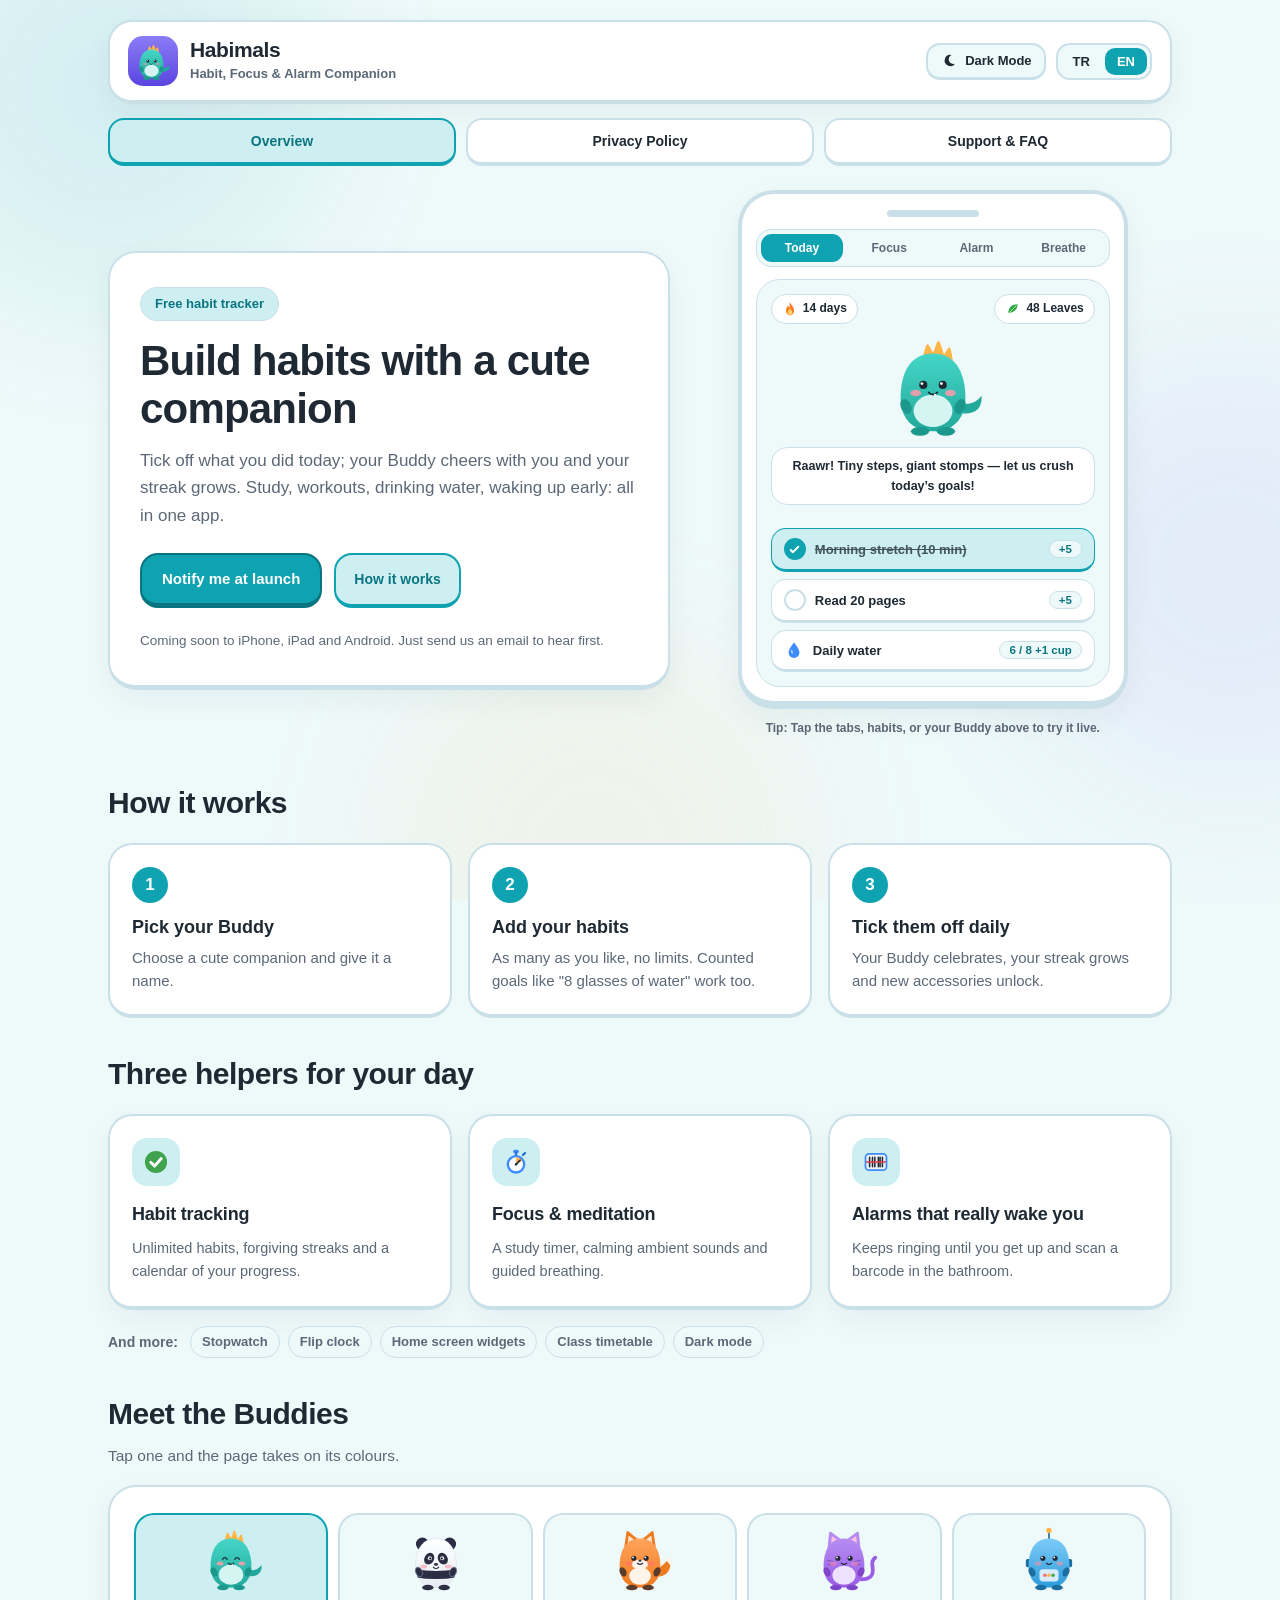
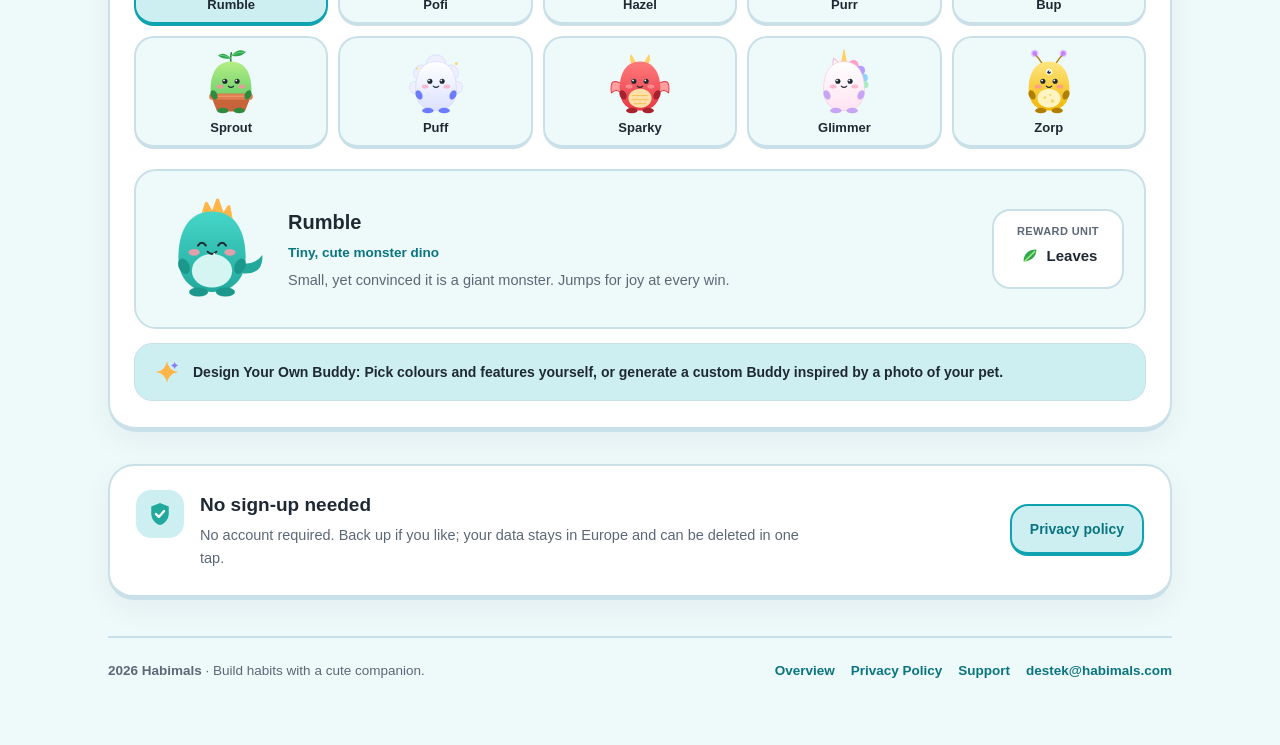
==== commit 6d27db87: "Ana sayfa sadeleştirildi: tek cümle başlık, 3 adım, 3 özellik, Çıkınca haber ver; taş simgesi krista" ====
--- a/index.html
+++ b/index.html
@@ -6,302 +6,162 @@
   <meta name="referrer" content="strict-origin-when-cross-origin" />
   <meta name="viewport" content="width=device-width, initial-scale=1.0" />
   <meta name="color-scheme" content="light dark" />
-  <title>Buddy'li Alışkanlık, Odak ve Alarm Uygulaması</title>
-  <meta name="description" content="Buddy'li alışkanlık takibi, odak sayacı, kronometre, kartlı saat, meditasyon, görevli alarm ve ders programı." />
+  <title>Habimals — Sevimli bir dostla alışkanlık takibi</title>
+  <meta name="description" content="Habimals ücretsiz bir alışkanlık uygulaması: her gün yaptıklarını işaretle, Buddy'n seninle sevinsin, serin uzasın." />
   <link rel="icon" type="image/svg+xml" href="favicon.svg" />
   <link rel="stylesheet" href="styles.css" />
 </head>
 <body
   data-page="index"
-  data-title-tr="{app} — Alışkanlık, Odak, Meditasyon ve Alarm Arkadaşın"
-  data-title-en="{app} — Habit, Focus, Meditation &amp; Alarm Companion"
-  data-desc-tr="{app}: Buddy'li sınırsız alışkanlık takibi, odak sayacı, kronometre, kartlı saat, rehberli meditasyon, ortam sesleri ve görevli alarm."
-  data-desc-en="{app}: Unlimited habit tracking with your Buddy, focus timer, stopwatch, flip clock, guided meditation, ambient sounds, and mission alarms."
+  data-title-tr="{app} — Sevimli bir dostla alışkanlık takibi"
+  data-title-en="{app} — Build habits with a cute companion"
+  data-desc-tr="{app} ücretsiz bir alışkanlık uygulaması: her gün yaptıklarını işaretle, Buddy'n seninle sevinsin, serin uzasın."
+  data-desc-en="{app} is a free habit app: tick off what you did today, your Buddy cheers with you and your streak grows."
 >
   <div class="wrap">
     <header id="site-header" class="site-header"></header>
     <nav id="site-nav" class="site-nav"></nav>
 
+    <!-- 1) İlk 5 saniye: bu ne, kime, ne yapayım? -->
     <section class="hero-grid">
       <div class="hero-card">
         <div data-lang="tr">
-          <span class="eyebrow-pill">
-            <span data-icon="sparkle" data-size="18"></span>
-            <span>Alışkanlık &middot; Odak &middot; Alarm &middot; Meditasyon</span>
-          </span>
-          <h1>Günlük rutinlerini Buddy'nle birlikte büyüt</h1>
+          <span class="eyebrow-pill">Ücretsiz alışkanlık uygulaması</span>
+          <h1>Alışkanlıklarını sevimli bir dostla takip et</h1>
           <p class="hero-lead">
-            Sana eşlik eden sevimli bir Buddy seç, sınırsız alışkanlık ekle, kartlı saat ve ortam sesleriyle odaklan,
-            nefes egzersizleriyle dinlen ve sabahları görevli alarmlarla zamanında uyan.
+            Her gün yaptıklarını işaretle; Buddy'n seninle sevinsin, serin uzasın.
+            Ders, spor, su içmek, erken kalkmak: hepsi tek uygulamada.
           </p>
           <div class="cta-row">
-            <a class="btn-3d" href="#buddies">Buddy'leri Keşfet</a>
-            <a class="btn-3d-secondary" href="#features">Tüm Özellikler</a>
+            <a class="btn-3d" data-notify data-subject="Habimals çıkınca bana haber ver" href="support.html">Çıkınca haber ver</a>
+            <a class="btn-3d-secondary" href="#how">Nasıl çalışır?</a>
           </div>
-          <div class="store-badges">
-            <div class="store-pill">
-              <span data-icon="check" data-size="22"></span>
-              <div class="store-pill-label">
-                <span class="store-pill-small">Yakında</span>
-                <span class="store-pill-big">iPhone ve iPad</span>
-              </div>
-            </div>
-            <div class="store-pill">
-              <span data-icon="star" data-size="22"></span>
-              <div class="store-pill-label">
-                <span class="store-pill-small">Yakında</span>
-                <span class="store-pill-big">Android</span>
-              </div>
-            </div>
-          </div>
-          <div class="trust-row">
-            <span class="trust-chip">Sınırsız ücretsiz alışkanlık</span>
-            <span class="trust-chip">Reklam ve izleme yok</span>
-            <span class="trust-chip">AB (İrlanda) bulut yedeği</span>
-          </div>
+          <p class="hero-note">Yakında iPhone, iPad ve Android'de. Haber almak için bize bir e-posta göndermen yeterli.</p>
         </div>
 
         <div data-lang="en">
-          <span class="eyebrow-pill">
-            <span data-icon="sparkle" data-size="18"></span>
-            <span>Habits &middot; Focus &middot; Alarms &middot; Meditation</span>
-          </span>
-          <h1>Grow your daily routines alongside your Buddy</h1>
+          <span class="eyebrow-pill">Free habit tracker</span>
+          <h1>Build habits with a cute companion</h1>
           <p class="hero-lead">
-            Pick a cheerful Buddy companion, track unlimited habits, stay deep in flow with a pure-black flip clock and ambient sounds,
-            unwind with guided breathwork, and wake up on time with mission alarms.
+            Tick off what you did today; your Buddy cheers with you and your streak grows.
+            Study, workouts, drinking water, waking up early: all in one app.
           </p>
           <div class="cta-row">
-            <a class="btn-3d" href="#buddies">Meet the Buddies</a>
-            <a class="btn-3d-secondary" href="#features">Explore Features</a>
+            <a class="btn-3d" data-notify data-subject="Tell me when Habimals launches" href="support.html">Notify me at launch</a>
+            <a class="btn-3d-secondary" href="#how">How it works</a>
           </div>
-          <div class="store-badges">
-            <div class="store-pill">
-              <span data-icon="check" data-size="22"></span>
-              <div class="store-pill-label">
-                <span class="store-pill-small">Coming soon</span>
-                <span class="store-pill-big">iPhone &amp; iPad</span>
-              </div>
-            </div>
-            <div class="store-pill">
-              <span data-icon="star" data-size="22"></span>
-              <div class="store-pill-label">
-                <span class="store-pill-small">Coming soon</span>
-                <span class="store-pill-big">Android</span>
-              </div>
-            </div>
-          </div>
-          <div class="trust-row">
-            <span class="trust-chip">Unlimited free habits</span>
-            <span class="trust-chip">Zero ads or tracking</span>
-            <span class="trust-chip">EU (Ireland) cloud backup</span>
-          </div>
+          <p class="hero-note">Coming soon to iPhone, iPad and Android. Just send us an email to hear first.</p>
         </div>
       </div>
 
       <div id="phone-mockup" class="mockup-stage"></div>
     </section>
 
+    <!-- 2) Nasıl çalışır: 3 adım -->
+    <section id="how" class="section-block">
+      <div class="section-head" data-lang="tr"><h2>Nasıl çalışır?</h2></div>
+      <div class="section-head" data-lang="en"><h2>How it works</h2></div>
+
+      <div class="steps" data-lang="tr">
+        <div class="step"><span class="step-num">1</span><h3>Buddy'ni seç</h3><p>Sana eşlik edecek sevimli bir karakter seç ve ona bir isim ver.</p></div>
+        <div class="step"><span class="step-num">2</span><h3>Alışkanlıklarını ekle</h3><p>Ne kadar istersen ekle; sınır yok. "Günde 8 bardak su" gibi sayılı hedefler de olur.</p></div>
+        <div class="step"><span class="step-num">3</span><h3>Her gün işaretle</h3><p>Yaptıkça Buddy'n sevinir, serin uzar, yeni aksesuarlar açılır.</p></div>
+      </div>
+      <div class="steps" data-lang="en">
+        <div class="step"><span class="step-num">1</span><h3>Pick your Buddy</h3><p>Choose a cute companion and give it a name.</p></div>
+        <div class="step"><span class="step-num">2</span><h3>Add your habits</h3><p>As many as you like, no limits. Counted goals like "8 glasses of water" work too.</p></div>
+        <div class="step"><span class="step-num">3</span><h3>Tick them off daily</h3><p>Your Buddy celebrates, your streak grows and new accessories unlock.</p></div>
+      </div>
+    </section>
+
+    <!-- 3) Yalnızca 3 ana özellik -->
+    <section id="features" class="section-block">
+      <div class="section-head" data-lang="tr"><h2>Günün için üç yardımcı</h2></div>
+      <div class="section-head" data-lang="en"><h2>Three helpers for your day</h2></div>
+
+      <div class="bento-grid" data-lang="tr">
+        <article class="feature-card span-4">
+          <div class="feature-icon-box" data-icon="check" data-size="28"></div>
+          <h3>Alışkanlık takibi</h3>
+          <p>Sınırsız alışkanlık, esnek seri ve geçmişini gösteren takvim.</p>
+        </article>
+        <article class="feature-card span-4">
+          <div class="feature-icon-box" data-icon="timer" data-size="28"></div>
+          <h3>Odak ve meditasyon</h3>
+          <p>Çalışma sayacı, sakinleştiren ortam sesleri ve rehberli nefes.</p>
+        </article>
+        <article class="feature-card span-4">
+          <div class="feature-icon-box" data-icon="barcode" data-size="28"></div>
+          <h3>Kesin uyandıran alarm</h3>
+          <p>Kalkıp banyodaki bir barkodu okutmadan susmayan alarm.</p>
+        </article>
+      </div>
+      <div class="bento-grid" data-lang="en">
+        <article class="feature-card span-4">
+          <div class="feature-icon-box" data-icon="check" data-size="28"></div>
+          <h3>Habit tracking</h3>
+          <p>Unlimited habits, forgiving streaks and a calendar of your progress.</p>
+        </article>
+        <article class="feature-card span-4">
+          <div class="feature-icon-box" data-icon="timer" data-size="28"></div>
+          <h3>Focus &amp; meditation</h3>
+          <p>A study timer, calming ambient sounds and guided breathing.</p>
+        </article>
+        <article class="feature-card span-4">
+          <div class="feature-icon-box" data-icon="barcode" data-size="28"></div>
+          <h3>Alarms that really wake you</h3>
+          <p>Keeps ringing until you get up and scan a barcode in the bathroom.</p>
+        </article>
+      </div>
+
+      <div class="extras" data-lang="tr">
+        <span class="extras-label">Ve dahası:</span>
+        <span class="trust-chip">Kronometre</span>
+        <span class="trust-chip">Kartlı saat</span>
+        <span class="trust-chip">Ana ekran widget'ı</span>
+        <span class="trust-chip">Ders programı</span>
+        <span class="trust-chip">Karanlık mod</span>
+      </div>
+      <div class="extras" data-lang="en">
+        <span class="extras-label">And more:</span>
+        <span class="trust-chip">Stopwatch</span>
+        <span class="trust-chip">Flip clock</span>
+        <span class="trust-chip">Home screen widgets</span>
+        <span class="trust-chip">Class timetable</span>
+        <span class="trust-chip">Dark mode</span>
+      </div>
+    </section>
+
+    <!-- 4) Buddy'ler (oyun gibi: dokununca sayfa rengi değişir) -->
     <section id="buddies" class="section-block">
       <div class="section-head" data-lang="tr">
-        <h2>Buddy'ni Seç, Sitenin Teması Değişsin</h2>
-        <p>
-          <span data-app></span> içindeki her Buddy'nin kendine özgü bir kişiliği, ödül birimi ve renk paleti vardır.
-          Aşağıdaki karakterlerden birine dokunarak hem açık hem koyu moddaki temasını hemen deneyebilirsin.
-        </p>
+        <h2>Buddy'lerle tanış</h2>
+        <p>Birine dokun, sayfa onun renklerine bürünsün.</p>
       </div>
       <div class="section-head" data-lang="en">
-        <h2>Pick a Buddy &amp; Watch the Theme Transform</h2>
-        <p>
-          Every Buddy in <span data-app></span> brings its own personality, reward unit, and colour palette.
-          Tap any companion below to preview its live theme across the entire page in both light and dark modes.
-        </p>
+        <h2>Meet the Buddies</h2>
+        <p>Tap one and the page takes on its colours.</p>
       </div>
-
       <div id="buddy-showcase" class="buddy-showcase-card"></div>
     </section>
 
-    <section id="features" class="section-block">
-      <div class="section-head" data-lang="tr">
-        <h2>Tek Uygulamada Eksiksiz Günlük Düzen</h2>
-        <p>
-          Alışkanlık takibi, odaklanma, nefes molası ve sabah alarmı birbirinden kopuk uygulamalar yerine tek bir sade deneyimde buluşur.
-        </p>
-      </div>
-      <div class="section-head" data-lang="en">
-        <h2>Your Complete Daily Rhythm in One Place</h2>
-        <p>
-          Habit building, deep focus, mindful breathing, and wake-up alarms come together in one calm, cohesive companion app.
-        </p>
-      </div>
-
-      <div class="bento-grid" data-lang="tr">
-        <article class="feature-card">
-          <div class="feature-icon-box" data-icon="check" data-size="28"></div>
-          <span class="feature-tag">Alışkanlıklar</span>
-          <h3>Sınırsız Alışkanlık ve Esnek Seri</h3>
-          <p>
-            Günlük, haftalık veya "günde 8 bardak su" gibi sayılı hedefleri hiçbir sayı sınırı olmadan ekle.
-            Yoğun günlerde alışkanlığa uzun basıp kısa versiyonunu tamamla, taşlarınla serini koruyan izin günü kullan ve takvimden geçmişini izle.
-          </p>
-        </article>
-
-        <article class="feature-card">
-          <div class="feature-icon-box" data-icon="timer" data-size="28"></div>
-          <span class="feature-tag">Odak ve Kronometre</span>
-          <h3>Pomodoro, Kronometre ve Zaman Özeti</h3>
-          <p>
-            Çalışma ve mola turlarıyla odaklan ya da kronometreyi başlatıp bitirdiğinde süreyi doğrudan bir projeye veya alışkanlığa kaydet.
-            Günlük sütun grafikler, önceki dönem karşılaştırması ve saatlik dağılımla zamanını nereye ayırdığını net gör.
-          </p>
-        </article>
-
-        <article class="feature-card">
-          <div class="feature-icon-box" data-icon="flipclock" data-size="28"></div>
-          <span class="feature-tag">Yeni</span>
-          <h3>Büyük Kartlı Saat (Flip Clock)</h3>
-          <p>
-            Telefonun masada veya şarjdayken dikkat dağıtmayan tam siyah ekranda dev katlanan rakamlarla kalan ya da geçen süreyi takip et.
-            Tek dokunuşla yatay veya dikey görünüme geçer.
-          </p>
-        </article>
-
-        <article class="feature-card">
-          <div class="feature-icon-box" data-icon="meditation" data-size="28"></div>
-          <span class="feature-tag">Yeni</span>
-          <h3>Rehberli Meditasyon ve Ortam Sesleri</h3>
-          <p>
-            Buddy büyürken nefes al, küçülürken yavaşça ver. Sakinleşme, uykuya hazırlık ve odak öncesi rehberli seansları dinle;
-            Çiseleme, Uzak sahil, Pamuk bulut, Sıcak battaniye ve Sakin vadi sesleriyle dış gürültüyü geride bırak.
-          </p>
-        </article>
-
-        <article class="feature-card span-4">
-          <div class="feature-icon-box" data-icon="barcode" data-size="28"></div>
-          <span class="feature-tag">Görevli Alarm</span>
-          <h3>Kesin Uyandıran Alarm</h3>
-          <p>
-            Yataktan kalkıp kaydettiğin barkodu okutmadan ya da hedef nesnenin fotoğrafını çekmeden susmayan alarmlar kur.
-            Karanlık odalar için fener, küçük barkodlar için yakınlaştırma ve nazik ön uyarı desteği içerir.
-          </p>
-        </article>
-
-        <article class="feature-card span-4">
-          <div class="feature-icon-box" data-icon="schedule" data-size="28"></div>
-          <span class="feature-tag">Akıllı Planlama</span>
-          <h3>Ders Programı ve Komutlar</h3>
-          <p>
-            Ders programının fotoğrafını çek ya da metin olarak gir; boş saatlerine uygun çalışma ve uyku önerileri hazırlansın.
-            Buddy ile sohbet ederek doğal cümlelerle hızlıca alarm veya alışkanlık ekle.
-          </p>
-        </article>
-
-        <article class="feature-card span-4">
-          <div class="feature-icon-box" data-icon="widget" data-size="28"></div>
-          <span class="feature-tag">Ana Ekran</span>
-          <h3>Canlı Widget'lar ve Özgün Ses</h3>
-          <p>
-            "Bugün" noktalı ilerleme widget'ı ve bardakları dolan "Sayaç" widget'ı ile hedeflerini uygulamayı açmadan gör.
-            Robotik telefon okuma sesi yerine her Buddy'nin neşeli kayıtlı tepkilerini dinle ve seri uzadıkça dolaptan yeni aksesuarlar aç.
-          </p>
-        </article>
-      </div>
-
-      <div class="bento-grid" data-lang="en">
-        <article class="feature-card">
-          <div class="feature-icon-box" data-icon="check" data-size="28"></div>
-          <span class="feature-tag">Habits</span>
-          <h3>Unlimited Habits &amp; Forgiving Streaks</h3>
-          <p>
-            Add daily, weekly, or counted goals such as 8 glasses of water with zero artificial habit limits.
-            Long-press on busy days to log a lighter version, spend stones on rest days to protect your streak, and review full calendar insights.
-          </p>
-        </article>
-
-        <article class="feature-card">
-          <div class="feature-icon-box" data-icon="timer" data-size="28"></div>
-          <span class="feature-tag">Focus &amp; Stopwatch</span>
-          <h3>Pomodoro, Stopwatch &amp; Time Summary</h3>
-          <p>
-            Work in structured focus and break rounds, or run an open-ended stopwatch and assign the finished time to any habit or project.
-            Explore period-over-period comparisons, daily bar charts, project splits, and time-of-day breakdowns.
-          </p>
-        </article>
-
-        <article class="feature-card">
-          <div class="feature-icon-box" data-icon="flipclock" data-size="28"></div>
-          <span class="feature-tag">New</span>
-          <h3>Full-Screen Flip Clock</h3>
-          <p>
-            Keep a distraction-free pure-black clock on your desk while studying or charging, complete with bold folding cards
-            and one-tap portrait or landscape viewing.
-          </p>
-        </article>
-
-        <article class="feature-card">
-          <div class="feature-icon-box" data-icon="meditation" data-size="28"></div>
-          <span class="feature-tag">New</span>
-          <h3>Guided Meditation &amp; Ambient Sounds</h3>
-          <p>
-            Breathe in as your Buddy expands and slowly out as it settles. Follow guided sessions to unwind, prepare for sleep, or centre your mind,
-            paired with seamless loops like Drizzle, Distant shore, Cotton cloud, Warm blanket, and Quiet valley.
-          </p>
-        </article>
-
-        <article class="feature-card span-4">
-          <div class="feature-icon-box" data-icon="barcode" data-size="28"></div>
-          <span class="feature-tag">Mission Alarms</span>
-          <h3>Wake-Up Mission Alarms</h3>
-          <p>
-            Set strict alarms that keep ringing until you leave bed and scan a saved barcode or snap a photo of your target object —
-            complete with torch, zoom, pre-alarm nudges, and smart snooze limits.
-          </p>
-        </article>
-
-        <article class="feature-card span-4">
-          <div class="feature-icon-box" data-icon="schedule" data-size="28"></div>
-          <span class="feature-tag">Smart Planning</span>
-          <h3>Timetable Scanner &amp; Commands</h3>
-          <p>
-            Snap a photo of your class timetable or type it in to get tailored study, focus, and sleep suggestions around your schedule,
-            or ask your Buddy in plain language to set alarms and habits.
-          </p>
-        </article>
-
-        <article class="feature-card span-4">
-          <div class="feature-icon-box" data-icon="widget" data-size="28"></div>
-          <span class="feature-tag">Home Screen</span>
-          <h3>Widgets, Closet &amp; Real Voices</h3>
-          <p>
-            Track progress from your Home or Lock Screen with the Today checklist widget and visual water-cup Counter widget.
-            Unlock accessories as your streak grows and hear cheerful pre-recorded Buddy reactions instead of robotic text-to-speech.
-          </p>
-        </article>
-      </div>
-    </section>
-
+    <!-- 5) Güven -->
     <section class="privacy-strip">
       <div class="privacy-strip-left">
         <div class="feature-icon-box" data-icon="shield" data-size="28" style="margin-bottom:0;flex-shrink:0;"></div>
         <div data-lang="tr">
-          <h3>Önce Gizlilik: Hesap Zorunluluğu ve Reklam Yok</h3>
-          <p>
-            <span data-app></span> uygulamasını kayıt olmadan doğrudan telefonunda kullanabilirsin. İsteğe bağlı hesap açtığında verilerin
-            Avrupa Birliği (İrlanda) sunucusunda yalnızca senin erişebileceğin şekilde şifreli saklanır ve dilediğin an uygulama içinden tek dokunuşla silinebilir.
-          </p>
+          <h3>Kayıt olmadan kullan</h3>
+          <p>Hesap açman gerekmez. İstersen yedeklersin; verilerin Avrupa'da saklanır ve tek dokunuşla silinir.</p>
         </div>
         <div data-lang="en">
-          <h3>Privacy First: No Forced Sign-Up, Zero Ads</h3>
-          <p>
-            Use <span data-app></span> right away on your phone without creating an account. If you choose to back up your data,
-            it is stored on our European Union (Ireland) server with strict Row-Level Security and instant one-tap in-app deletion.
-          </p>
+          <h3>No sign-up needed</h3>
+          <p>No account required. Back up if you like; your data stays in Europe and can be deleted in one tap.</p>
         </div>
       </div>
       <div>
         <a class="btn-3d-secondary" href="privacy.html">
-          <span data-lang="tr">Gizlilik Politikasını Oku</span>
-          <span data-lang="en">Read Privacy Policy</span>
+          <span data-lang="tr">Gizlilik politikası</span>
+          <span data-lang="en">Privacy policy</span>
         </a>
       </div>
     </section>
--- a/styles.css
+++ b/styles.css
@@ -93,8 +93,14 @@
   display: block !important;
 }
 html[lang="tr"] .bento-grid[data-lang="tr"],
-html[lang="en"] .bento-grid[data-lang="en"] {
+html[lang="en"] .bento-grid[data-lang="en"],
+html[lang="tr"] .steps[data-lang="tr"],
+html[lang="en"] .steps[data-lang="en"] {
   display: grid !important;
+}
+html[lang="tr"] .extras[data-lang="tr"],
+html[lang="en"] .extras[data-lang="en"] {
+  display: flex !important;
 }
 html[lang="tr"] span[data-lang="tr"],
 html[lang="en"] span[data-lang="en"] {
@@ -1502,3 +1508,79 @@
   .reveal { opacity: 1; transform: none; }
   .motion-blobs { display: none; }
 }
+
+/* ---------- Sade ana sayfa (2026-11-01): nasıl çalışır + ek özellik çipleri ---------- */
+.hero-note {
+  font-size: 13.5px;
+  color: var(--muted);
+  margin: 14px 0 0;
+}
+
+.steps {
+  display: grid;
+  grid-template-columns: repeat(3, 1fr);
+  gap: 16px;
+}
+
+.step {
+  background: var(--surface);
+  border: 2px solid var(--border);
+  border-bottom-width: 4px;
+  border-radius: 24px;
+  padding: 22px;
+}
+
+.step-num {
+  display: inline-flex;
+  align-items: center;
+  justify-content: center;
+  width: 36px;
+  height: 36px;
+  border-radius: 50%;
+  background: var(--primary);
+  color: #fff;
+  font-weight: 900;
+  font-size: 17px;
+  margin-bottom: 10px;
+}
+
+.step h3 {
+  font-size: 18px;
+  font-weight: 800;
+  margin: 0 0 6px;
+}
+
+.step p {
+  margin: 0;
+  color: var(--muted);
+  font-size: 15px;
+  line-height: 1.5;
+}
+
+.extras {
+  display: flex;
+  flex-wrap: wrap;
+  align-items: center;
+  gap: 8px;
+  margin-top: 16px;
+}
+
+.extras-label {
+  font-weight: 800;
+  font-size: 14px;
+  color: var(--muted);
+  margin-right: 4px;
+}
+
+@media (max-width: 760px) {
+  .steps {
+    grid-template-columns: 1fr;
+  }
+}
+
+/* Üç ana özellik tablette de yan yana kalsın (metinler kısa) */
+@media (min-width: 641px) {
+  #features .feature-card.span-4 {
+    grid-column: span 4;
+  }
+}
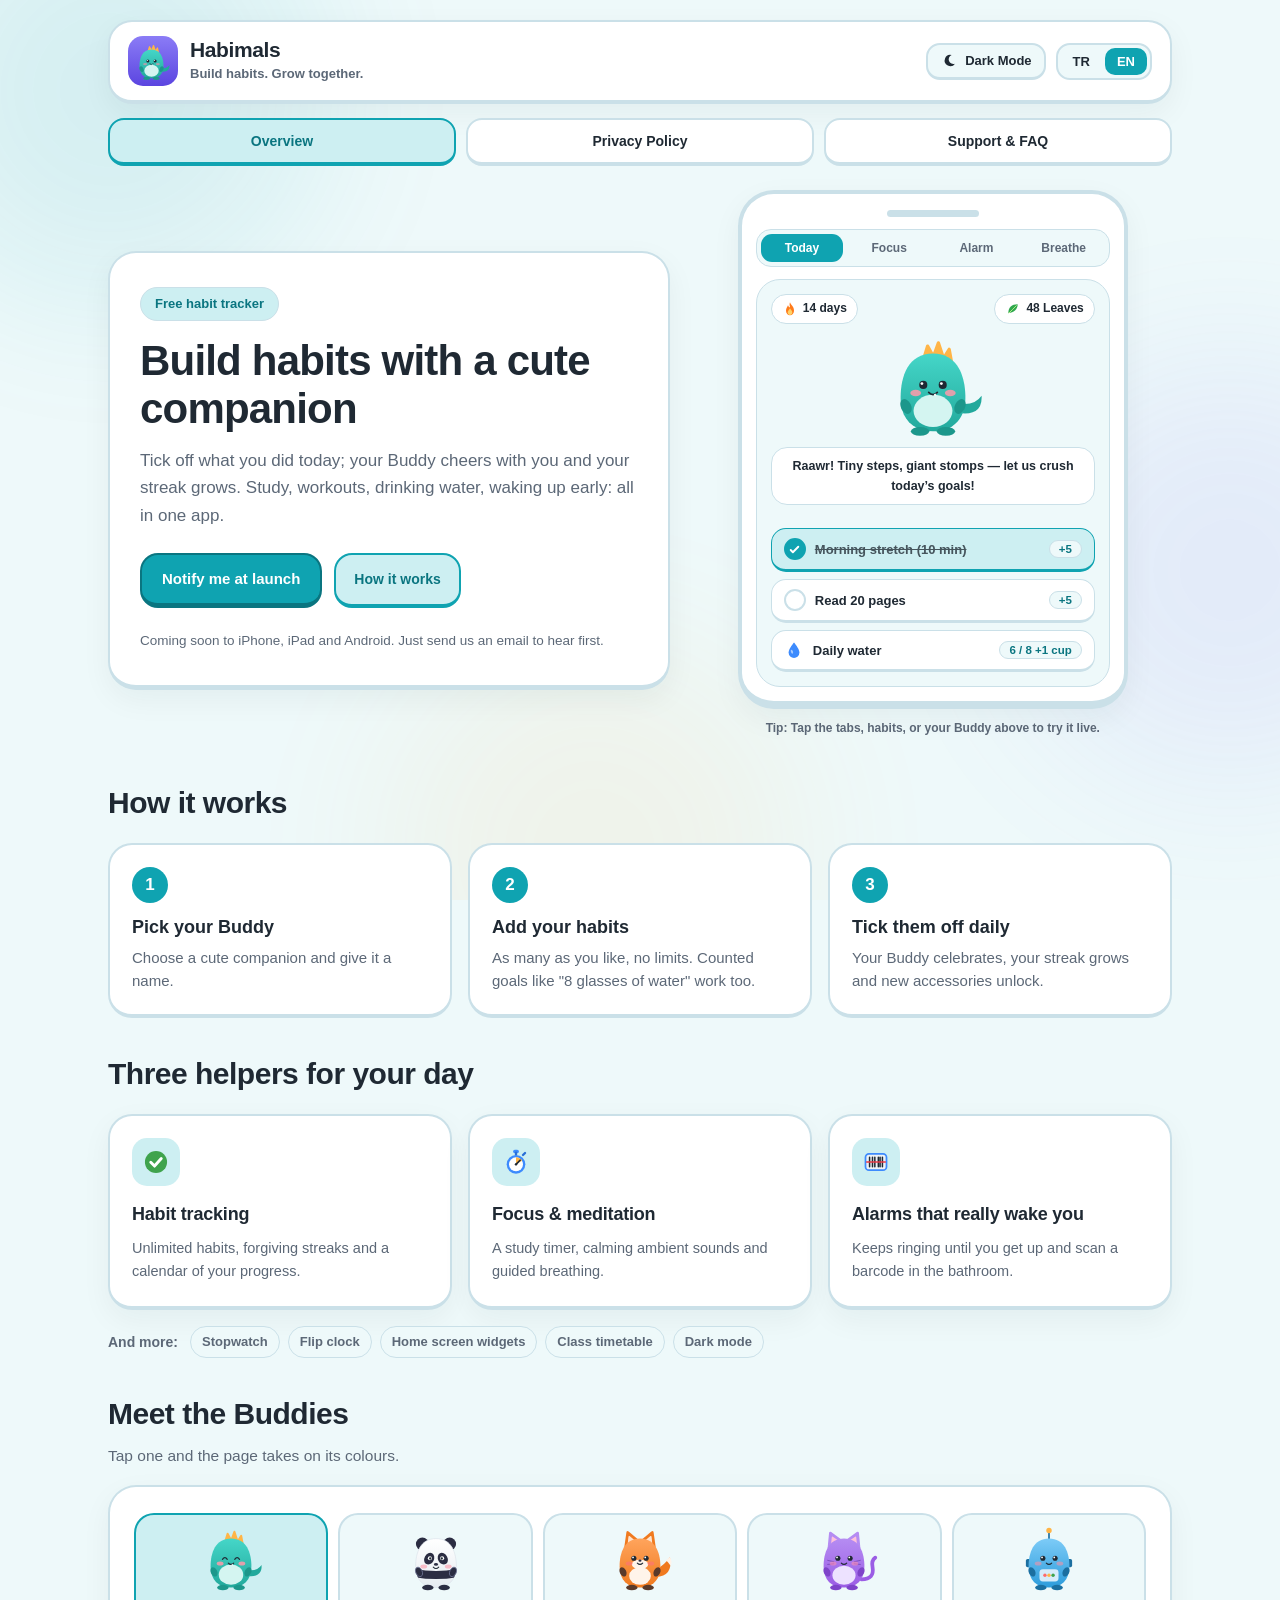
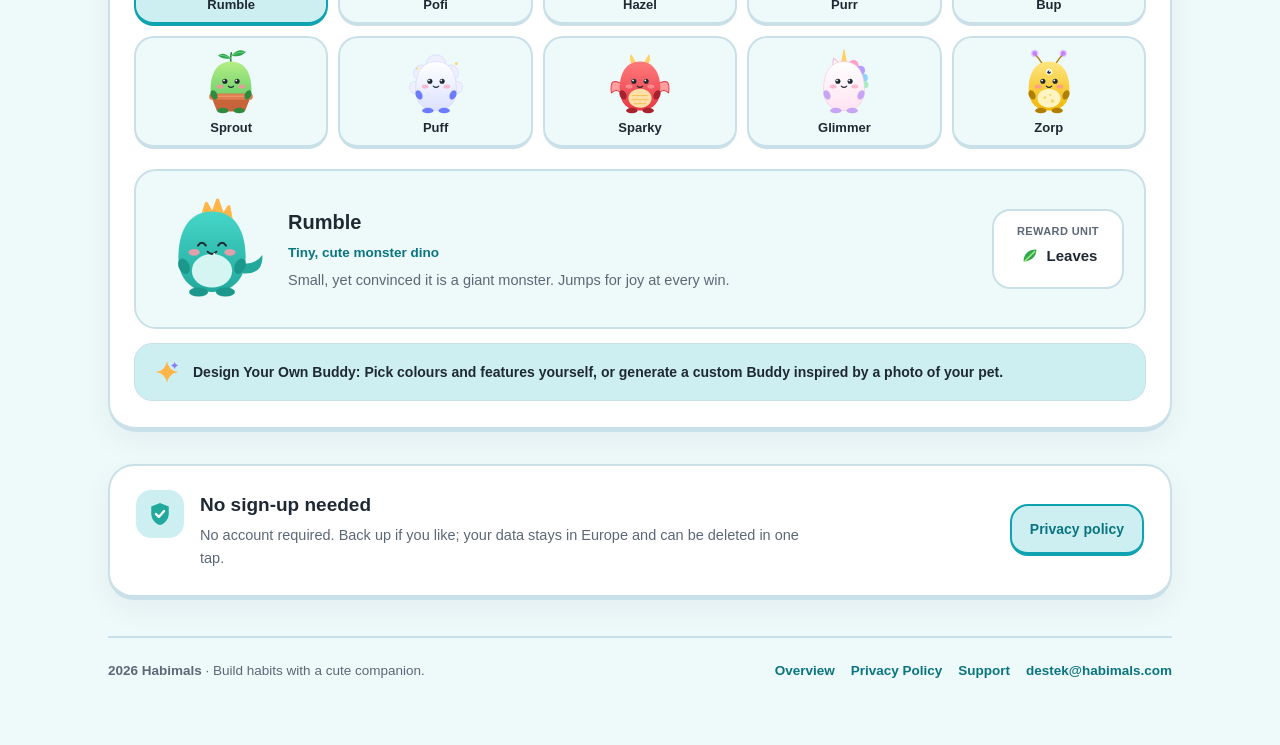
==== commit 59b97f78: "Slogan: Build habits. Grow together. / Alışkanlık edin, birlikte büyüyün. Co-Authored-By: Claude Opu" ====
--- a/index.html
+++ b/index.html
@@ -6,15 +6,15 @@
   <meta name="referrer" content="strict-origin-when-cross-origin" />
   <meta name="viewport" content="width=device-width, initial-scale=1.0" />
   <meta name="color-scheme" content="light dark" />
-  <title>Habimals — Sevimli bir dostla alışkanlık takibi</title>
+  <title>Habimals — Alışkanlık edin, birlikte büyüyün.</title>
   <meta name="description" content="Habimals ücretsiz bir alışkanlık uygulaması: her gün yaptıklarını işaretle, Buddy'n seninle sevinsin, serin uzasın." />
   <link rel="icon" type="image/svg+xml" href="favicon.svg" />
   <link rel="stylesheet" href="styles.css" />
 </head>
 <body
   data-page="index"
-  data-title-tr="{app} — Sevimli bir dostla alışkanlık takibi"
-  data-title-en="{app} — Build habits with a cute companion"
+  data-title-tr="{app} — Alışkanlık edin, birlikte büyüyün."
+  data-title-en="{app} — Build habits. Grow together."
   data-desc-tr="{app} ücretsiz bir alışkanlık uygulaması: her gün yaptıklarını işaretle, Buddy'n seninle sevinsin, serin uzasın."
   data-desc-en="{app} is a free habit app: tick off what you did today, your Buddy cheers with you and your streak grows."
 >
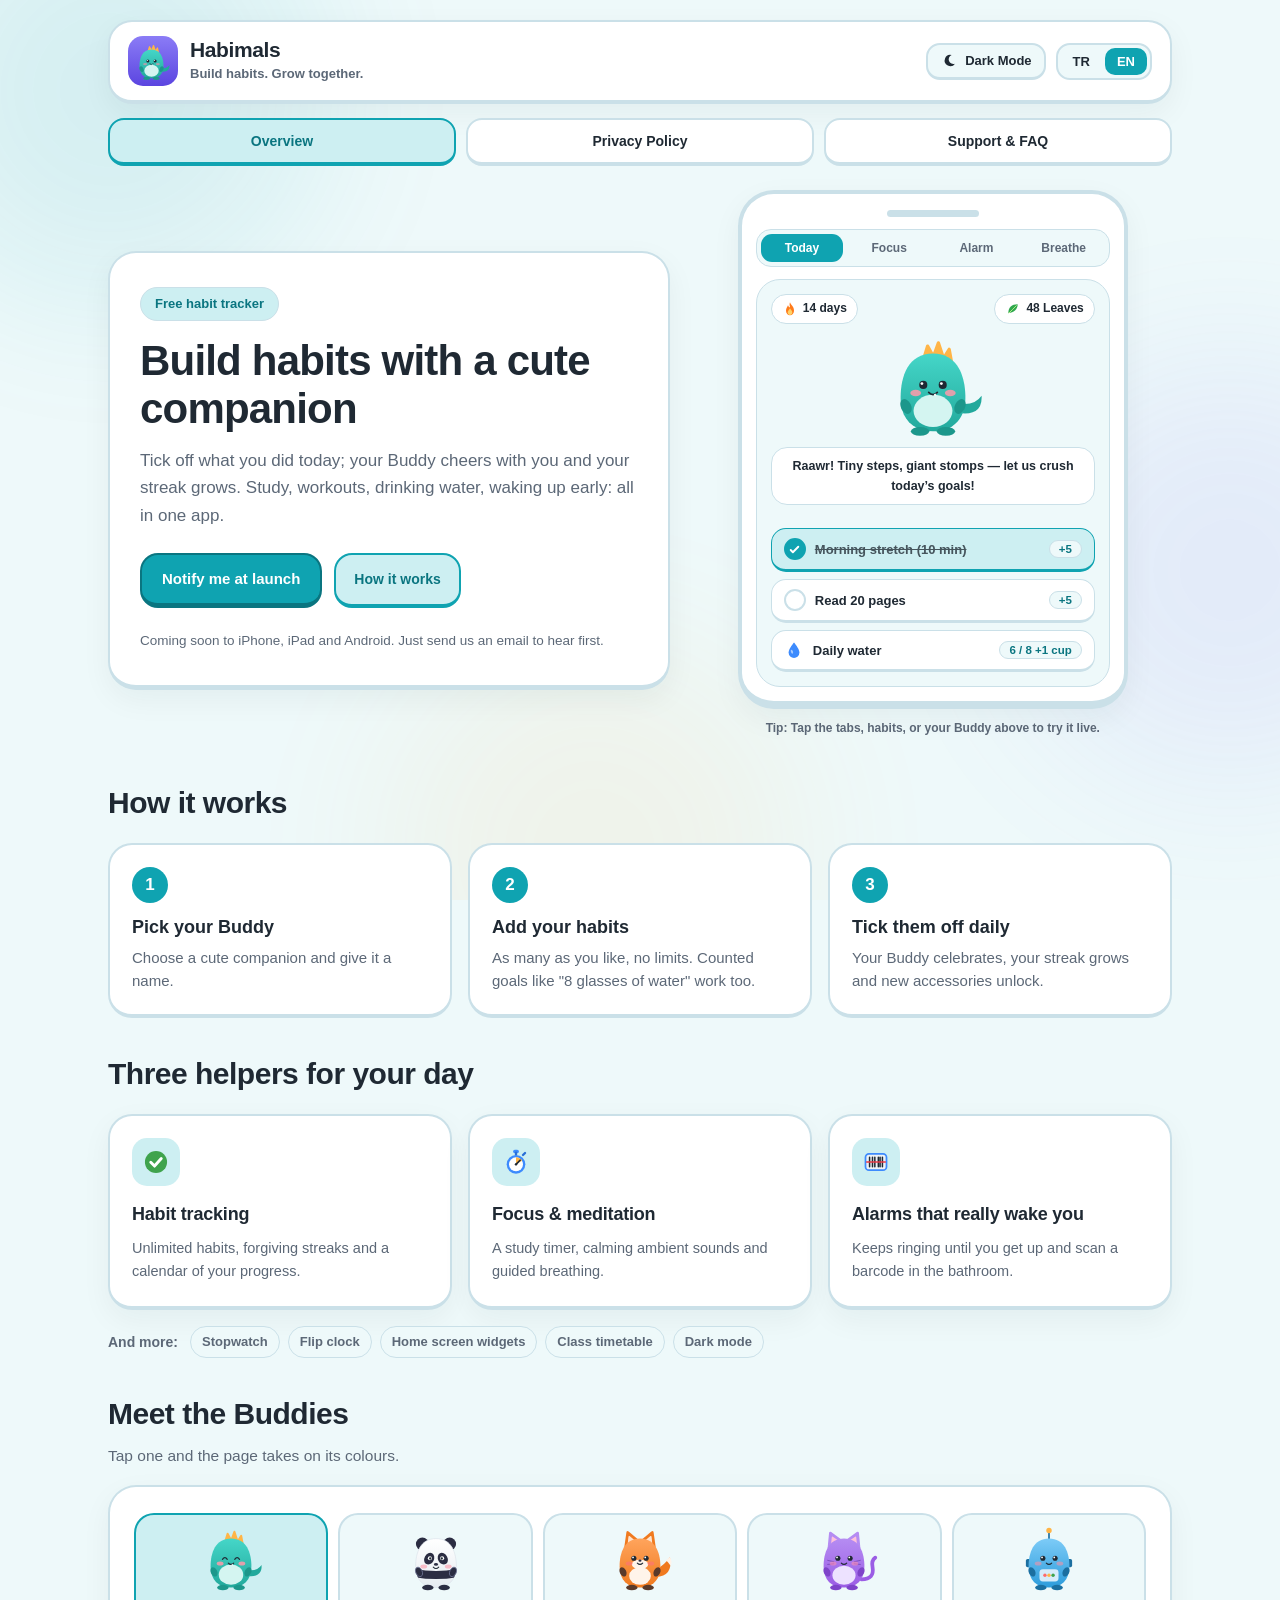
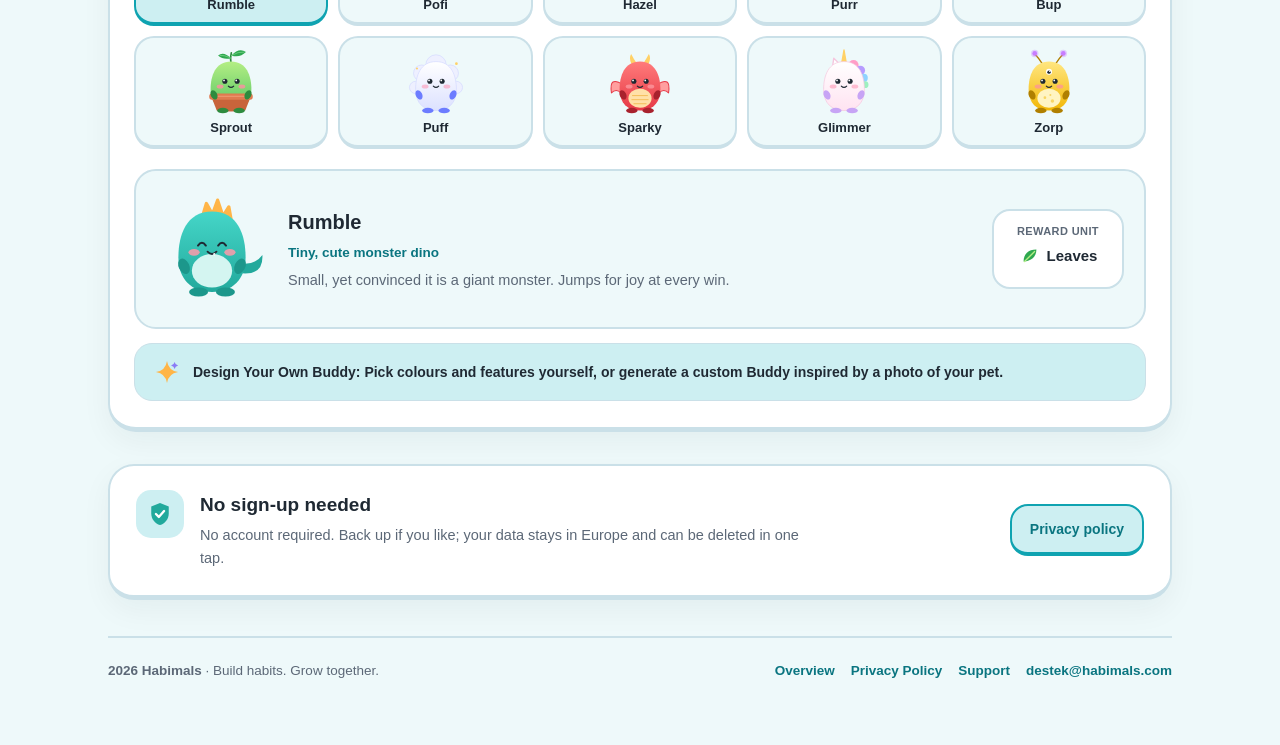
==== commit 14d1f3dc: "Varsayılan dil İngilizce; altbilgide slogan Co-Authored-By: Claude Opus 5.5 <noreply@anthropic.com>" ====
--- a/index.html
+++ b/index.html
@@ -1,13 +1,13 @@
 <!DOCTYPE html>
-<html lang="tr">
+<html lang="en">
 <head>
   <meta charset="UTF-8" />
   <meta http-equiv="Content-Security-Policy" content="default-src 'self'; script-src 'self'; style-src 'self' 'unsafe-inline'; img-src 'self' data:; object-src 'none'; base-uri 'self'; form-action 'none'" />
   <meta name="referrer" content="strict-origin-when-cross-origin" />
   <meta name="viewport" content="width=device-width, initial-scale=1.0" />
   <meta name="color-scheme" content="light dark" />
-  <title>Habimals — Alışkanlık edin, birlikte büyüyün.</title>
-  <meta name="description" content="Habimals ücretsiz bir alışkanlık uygulaması: her gün yaptıklarını işaretle, Buddy'n seninle sevinsin, serin uzasın." />
+  <title>Habimals — Build habits. Grow together.</title>
+  <meta name="description" content="Habimals is a free habit app: tick off what you did today, your Buddy cheers with you and your streak grows." />
   <link rel="icon" type="image/svg+xml" href="favicon.svg" />
   <link rel="stylesheet" href="styles.css" />
 </head>
